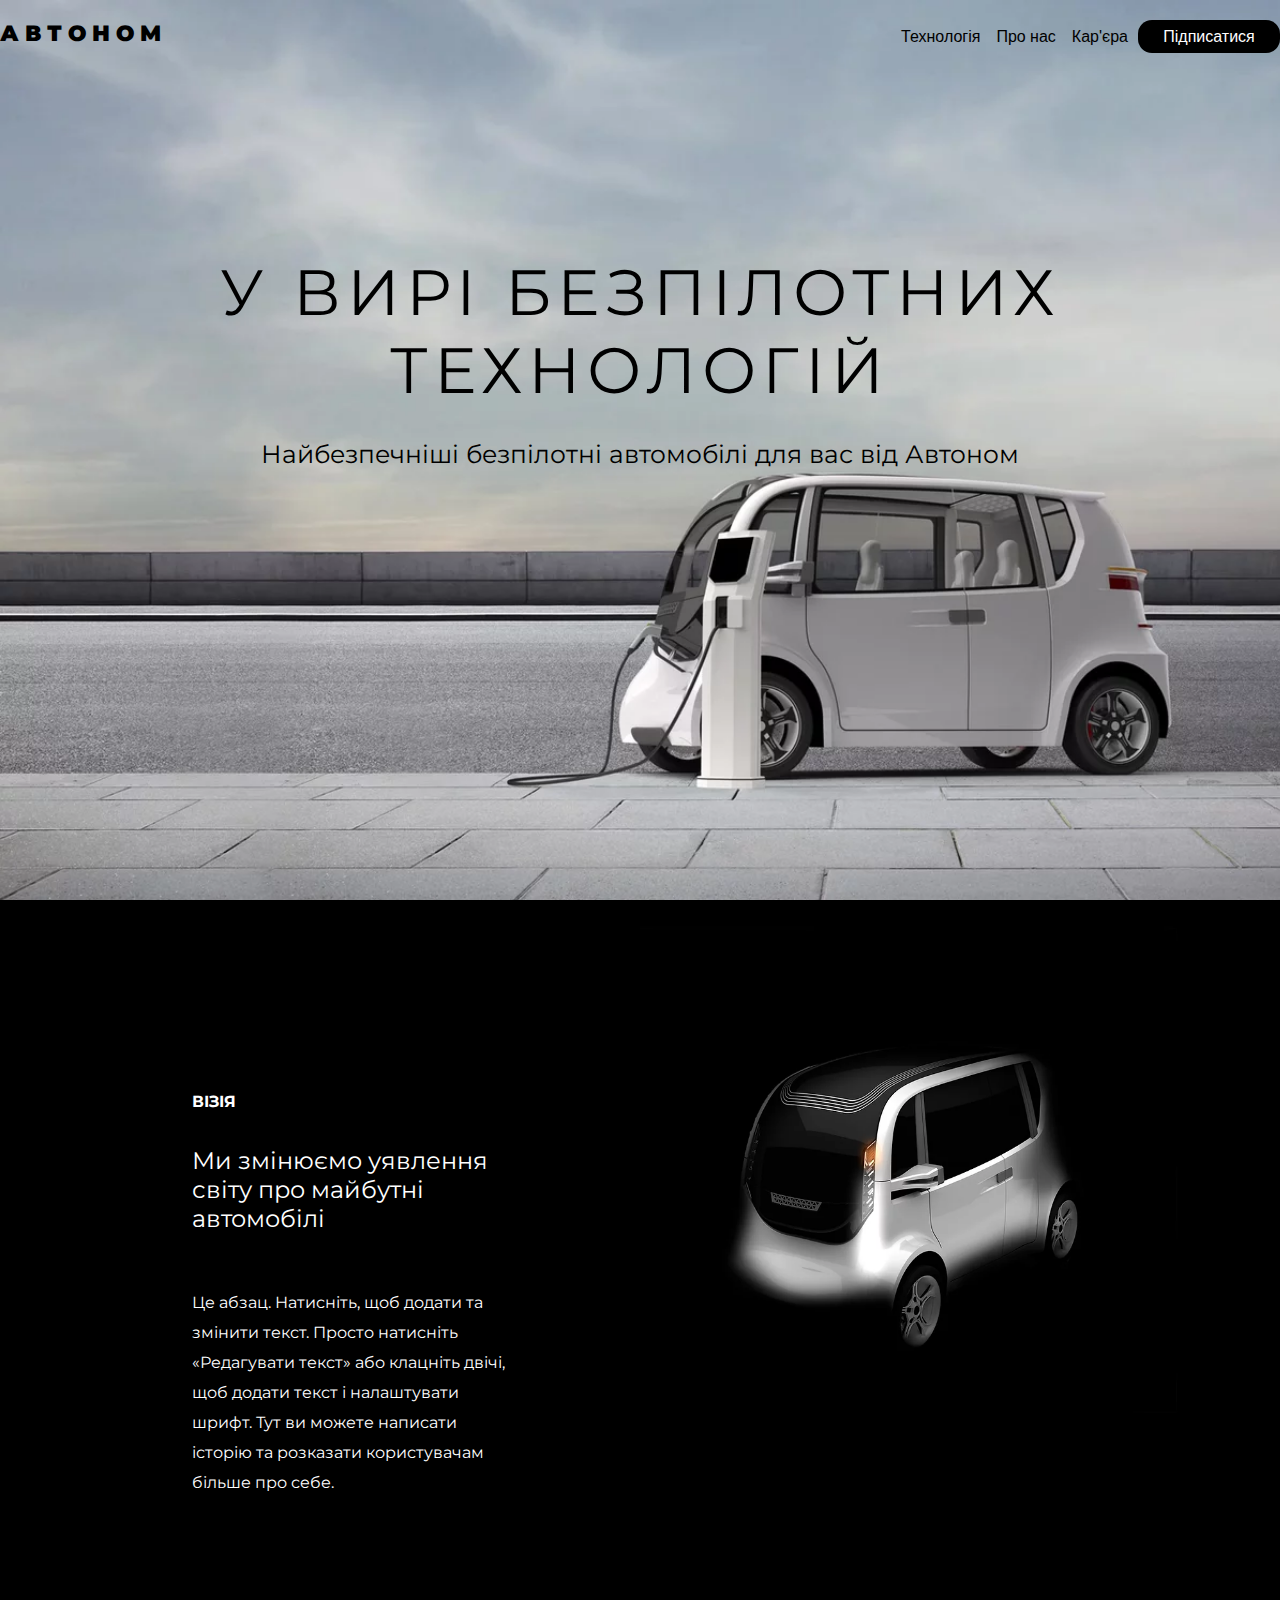
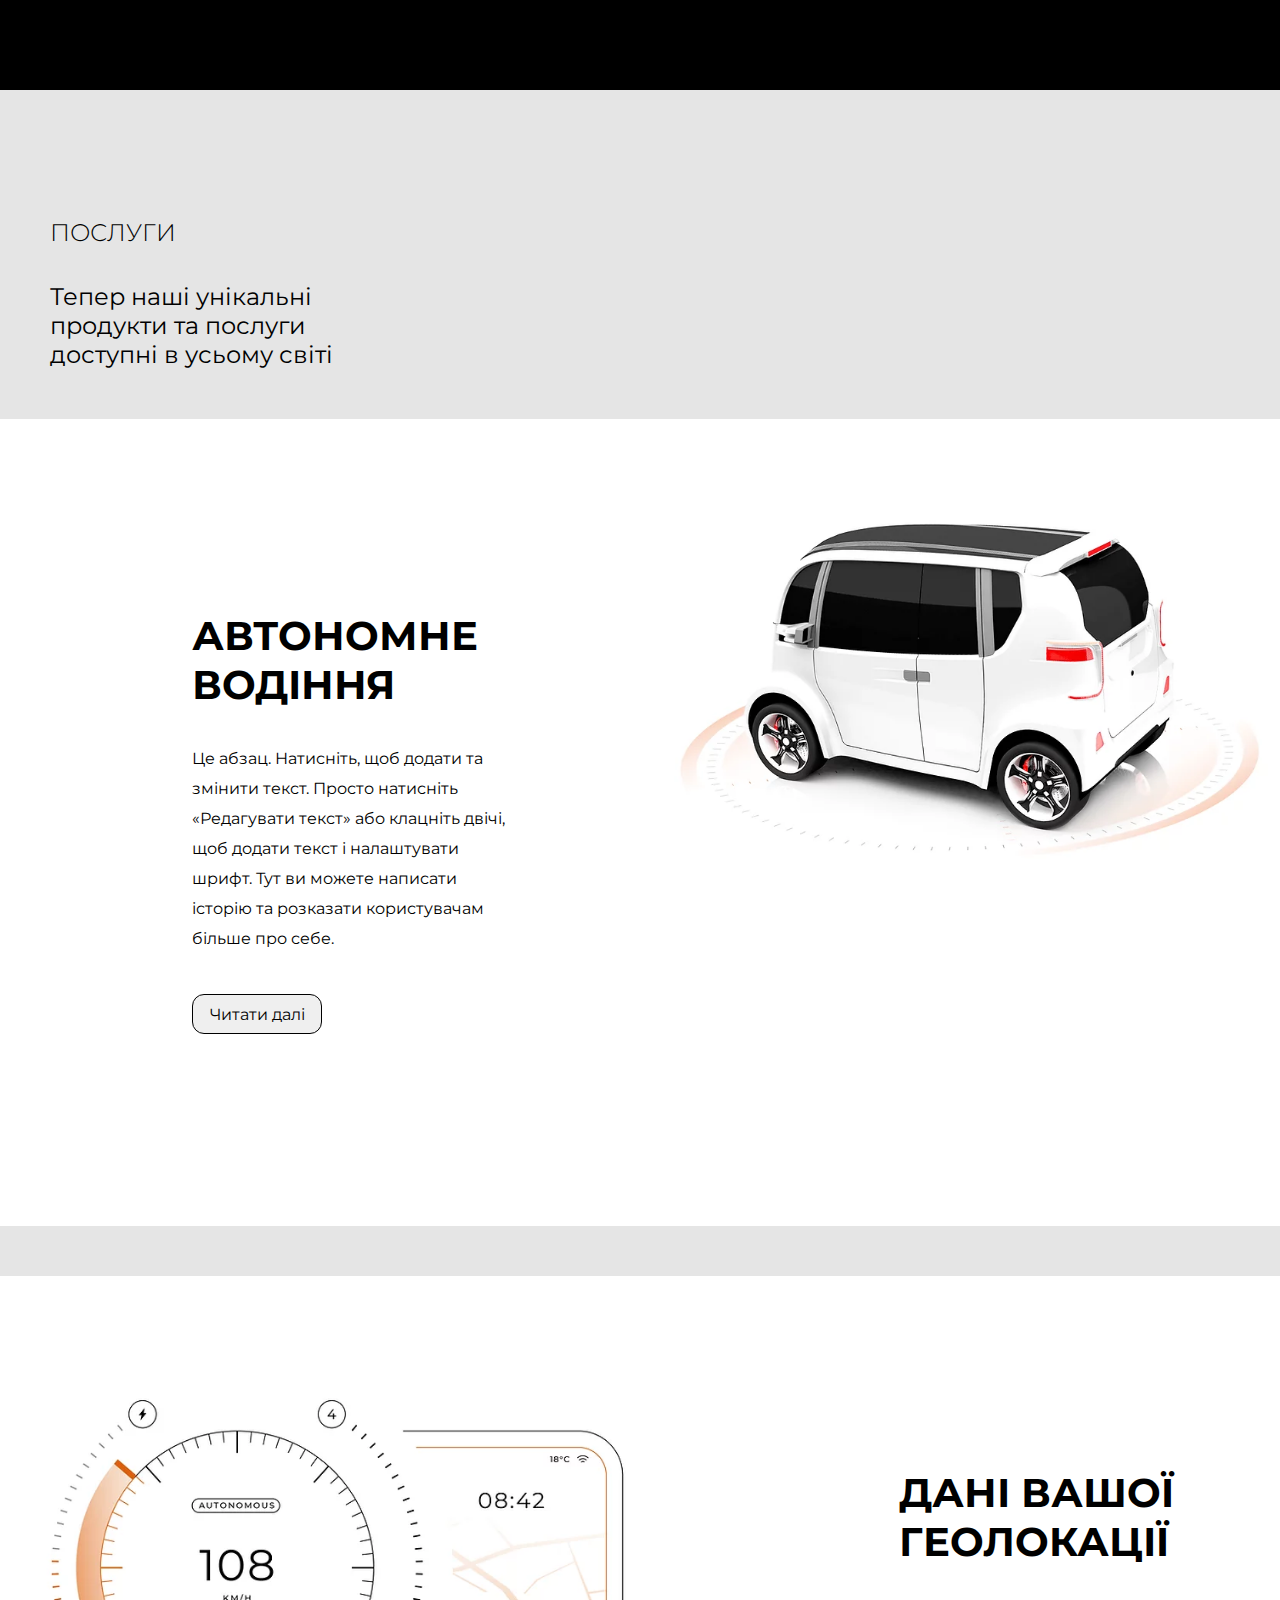
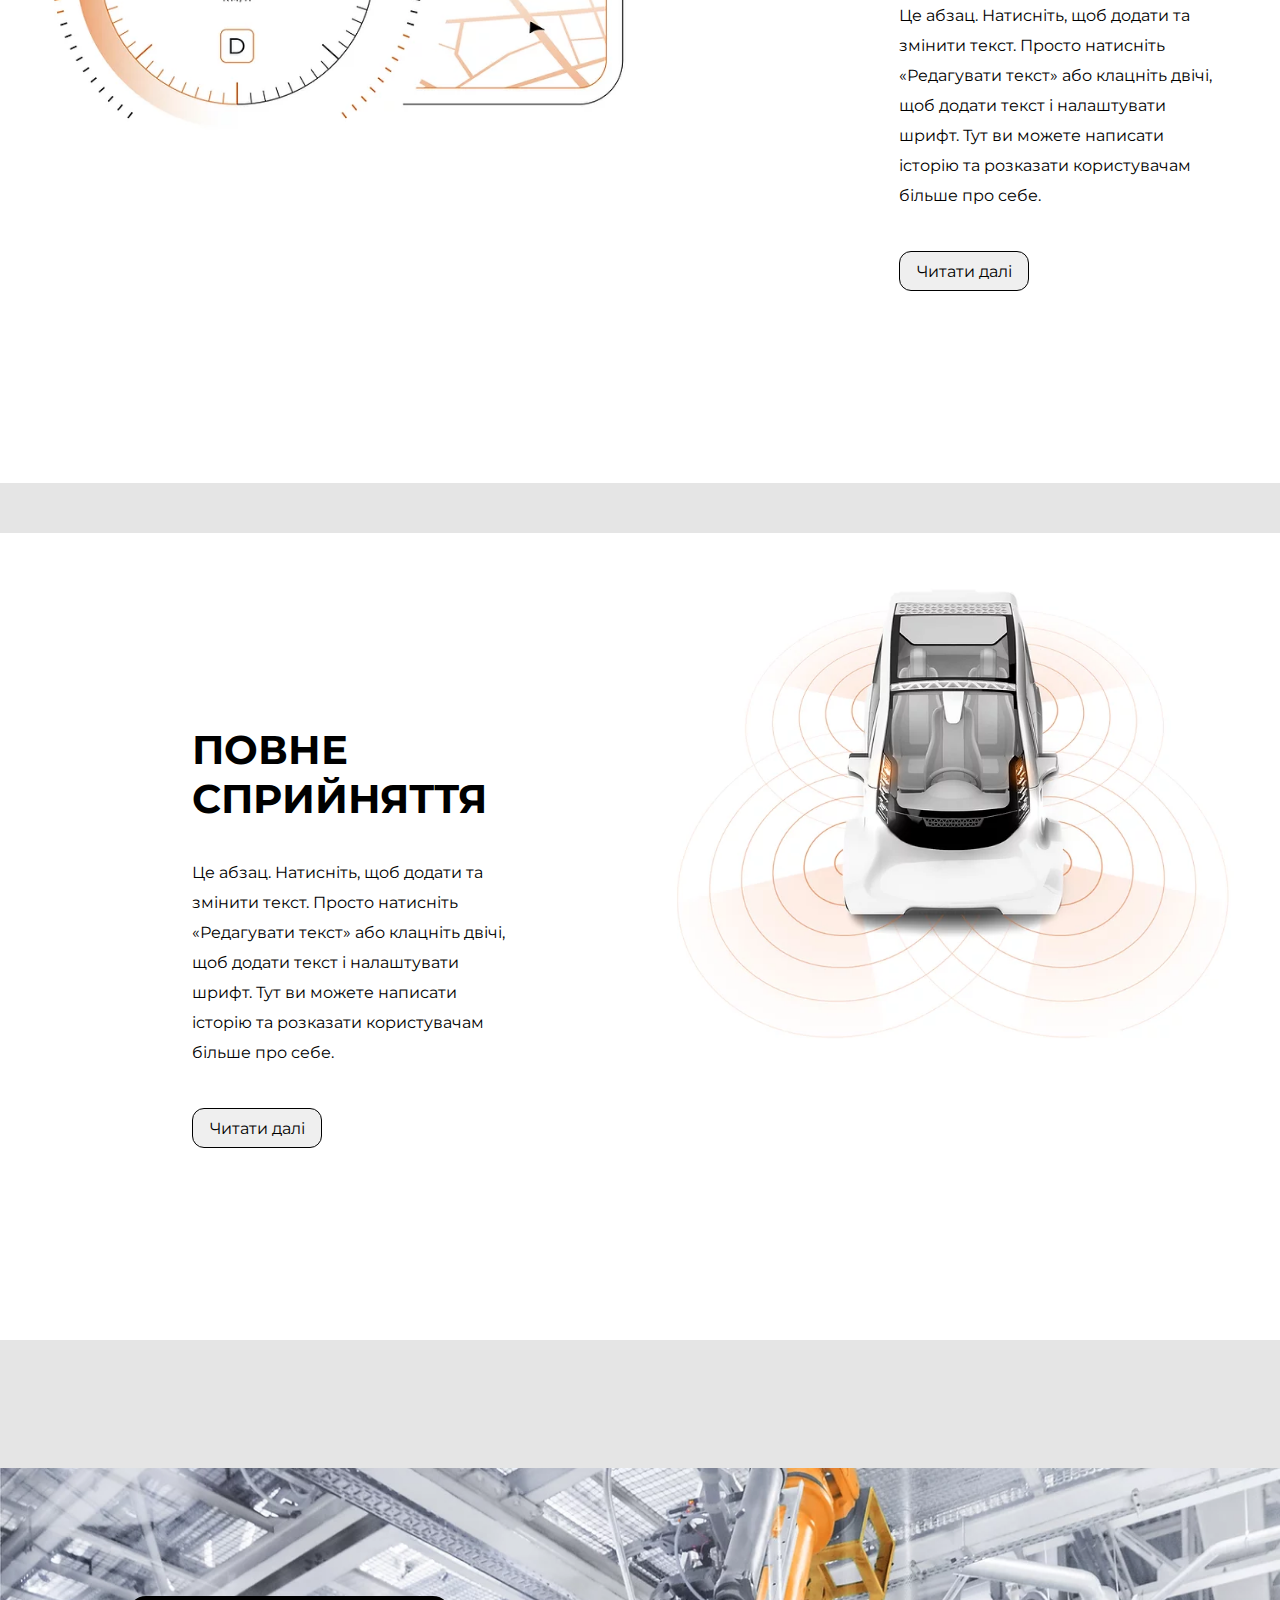
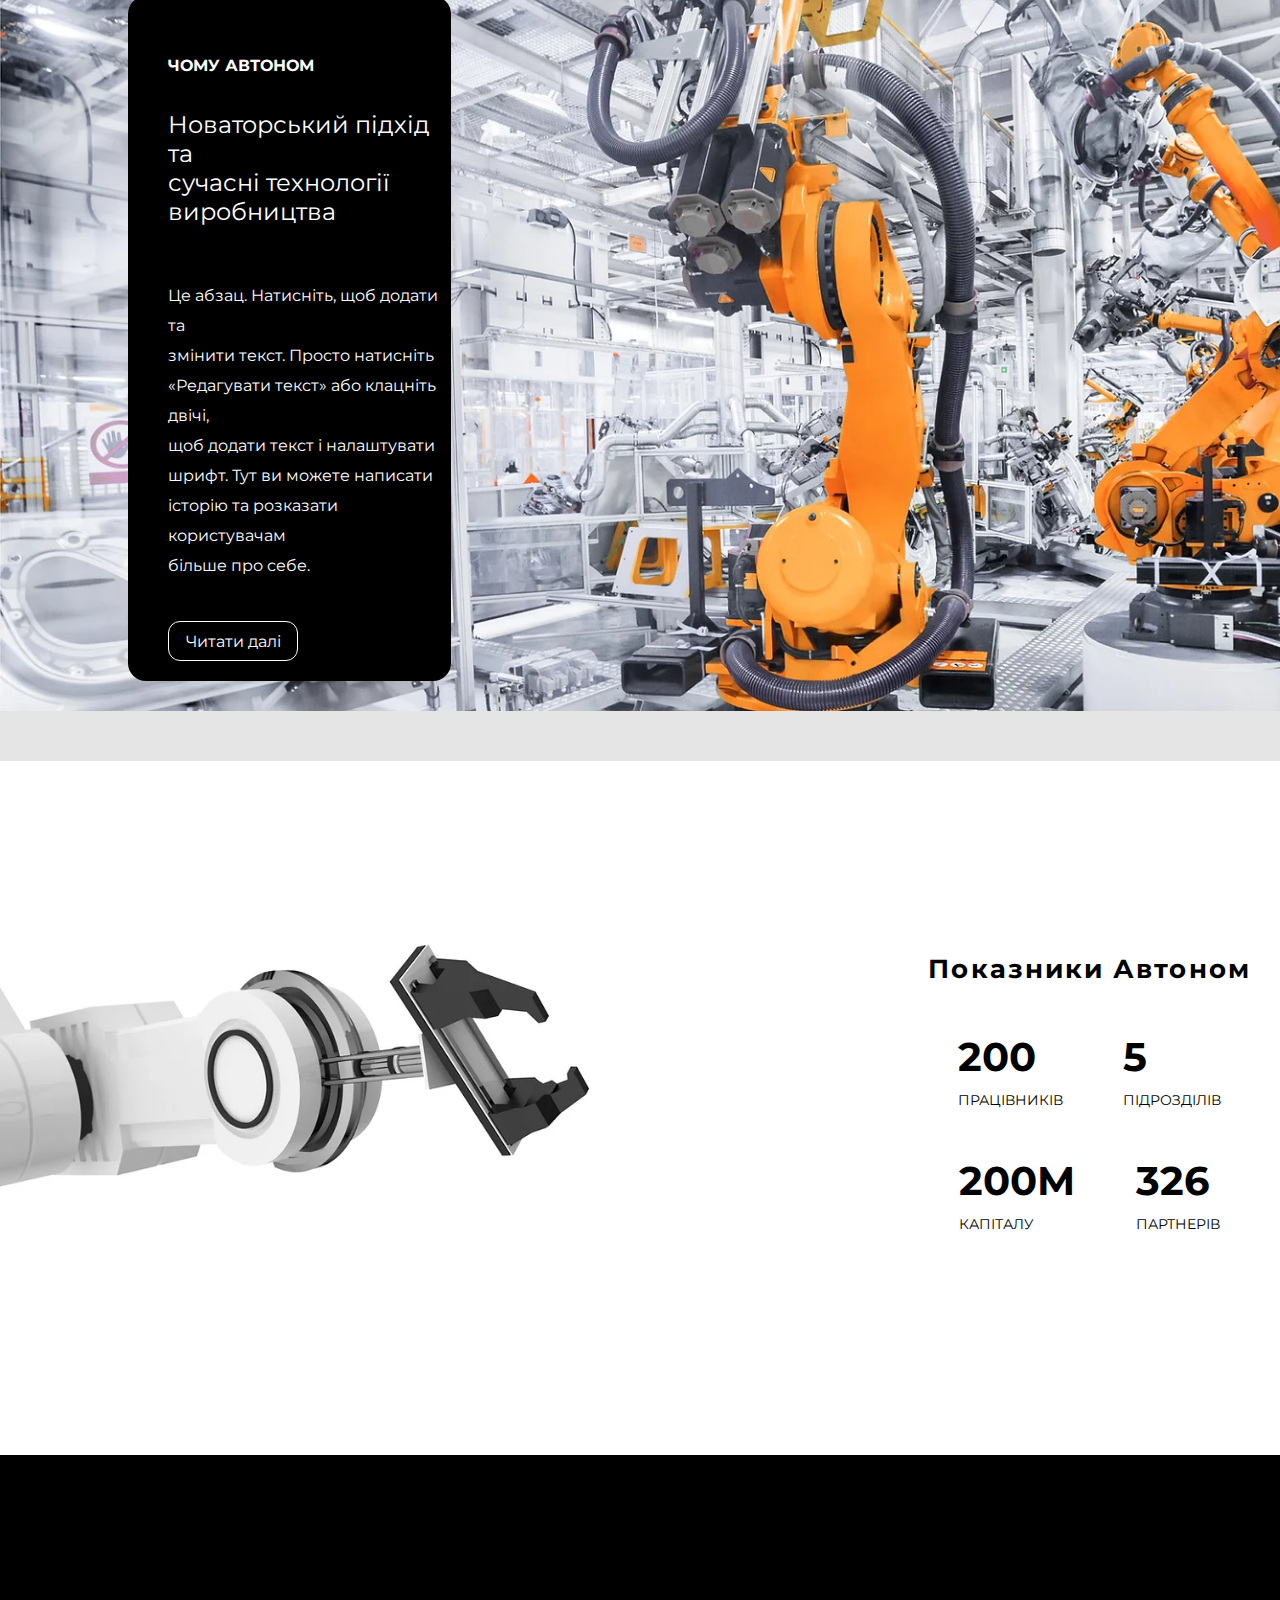
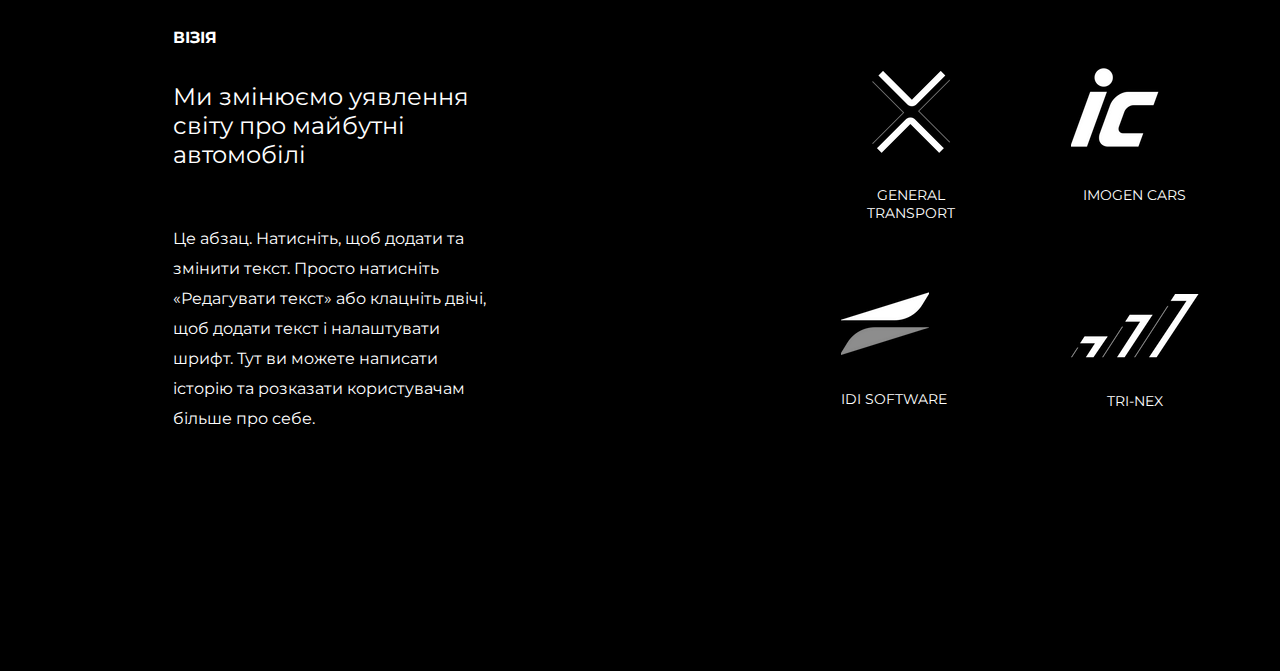
==== index.html @ a2d816a5 "suiiiii" ====
<!DOCTYPE html>
<html lang="en">
  <head>
    <meta charset="UTF-8" />
    <meta http-equiv="X-UA-Compatible" content="IE=edge" />
    <meta name="viewport" content="width=device-width, initial-scale=1.0" />
    <title>Document</title>
    <link rel="stylesheet" href="./index.css" />
    <link rel="preconnect" href="https://fonts.googleapis.com" />
    <link rel="preconnect" href="https://fonts.gstatic.com" crossorigin />
    <link
      href="https://fonts.googleapis.com/css2?family=Montserrat:wght@300;400&family=Nunito:wght@300;700&family=Oswald:wght@300&family=PT+Serif&family=Roboto:wght@300&family=Ropa+Sans&family=Varela+Round&display=swap"
      rel="stylesheet"
    />
  </head>
  <body>
    <header class="header-background">
      <nav class="header-nav">
        <h1 class="header-nav-text">АВТОНОМ</h1>
        <div class="box-with-site-nav">
          <button class="text-button-nav">Технологія</button>
          <button class="text-button-nav">Про нас</button>
          <button class="text-button-nav">Кар'єра</button>
          <button class="text-button-black">Підписатися</button>
        </div>
      </nav>
      <div class="header-main-text">
        <h2 class="main-title">
          У ВИРІ БЕЗПІЛОТНИХ<br />
          ТЕХНОЛОГІЙ
        </h2>
        <p class="main-sub-text">
          Найбезпечніші безпілотні автомобілі для вас від Автоном
        </p>
      </div>
    </header>
    <main class="main-page-content">
      <div class="black-box-with-gradient">
        <div class="black-box">
          <div class="box-with-only-text">
           <div class="blck-box-text">
            <h1 class="white-little-title">ВІЗІЯ</h1>
            <p class="big-sub-text">
              Ми змінюємо уявлення<br />
              світу про майбутні<br />
              автомобілі
            </p>
            <p class="little-sub-text">
              Це абзац. Натисніть, щоб додати та<br />
              змінити текст. Просто натисніть<br />
              «Редагувати текст» або клацніть двічі,<br />
              щоб додати текст і налаштувати<br />
              шрифт. Тут ви можете написати<br />
              історію та розказати користувачам<br />
              більше про себе.
            </p>
           </div>
          </div>
          <div class="box-image">
            <img src="./images/car-on-the-black-background.webp" alt="" />
          </div>
        </div>
      </div>
      <div class="white-box-with-text">
        <div class="first-title-part-box">
          <h1 class="white-little-title white-little-title-black-font">
            ПОСЛУГИ
          </h1>
          <p class="big-sub-text big-sub-text-black-color">
            Тепер наші унікальні<br />
            продукти та послуги<br />
            доступні в усьому світі
          </p>
        </div>
        <div class="black-box-with-gradient black-box-with-gradient-second-part">
          <div class="black-box">
            <div class="box-with-only-text">
             <div class="blck-box-text">
              <h1 class="black-big-title">
                АВТОНОМНЕ<br>
                ВОДІННЯ</h1>
              <p class="little-sub-text-black">
                Це абзац. Натисніть, щоб додати та<br />
                змінити текст. Просто натисніть<br />
                «Редагувати текст» або клацніть двічі,<br />
                щоб додати текст і налаштувати<br />
                шрифт. Тут ви можете написати<br />
                історію та розказати користувачам<br />
                більше про себе.
              </p>
              <button class="button-in-black-border">Читати далі</button>
             </div>
            </div>
            <div class="box-image">
              <img src="./images/white-car.webp" alt="" />
            </div>
          </div>
        </div>
        <div class="black-box-with-gradient black-box-with-gradient-second-part">
          <div class="black-box">
            <div class="box-image">
              <img src="./images/speedometr-img.webp" alt="" />
            </div>
            <div class="box-with-only-text">
             <div class="blck-box-text">
              <h1 class="black-big-title">
                ДАНІ ВАШОЇ<br> ГЕОЛОКАЦІЇ</h1>
              <p class="little-sub-text-black">
                Це абзац. Натисніть, щоб додати та<br />
                змінити текст. Просто натисніть<br />
                «Редагувати текст» або клацніть двічі,<br />
                щоб додати текст і налаштувати<br />
                шрифт. Тут ви можете написати<br />
                історію та розказати користувачам<br />
                більше про себе.
              </p>
              <button class="button-in-black-border">Читати далі</button>
             </div>
            </div>
           
          </div>
        </div>
        <div class="black-box-with-gradient black-box-with-gradient-second-part">
          <div class="black-box">
            <div class="box-with-only-text">
             <div class="blck-box-text">
              <h1 class="black-big-title">
                
ПОВНЕ<br> СПРИЙНЯТТЯ</h1>
              <p class="little-sub-text-black">
                Це абзац. Натисніть, щоб додати та<br />
                змінити текст. Просто натисніть<br />
                «Редагувати текст» або клацніть двічі,<br />
                щоб додати текст і налаштувати<br />
                шрифт. Тут ви можете написати<br />
                історію та розказати користувачам<br />
                більше про себе.
              </p>
              <button class="button-in-black-border">Читати далі</button>
             </div>
            </div>
            <div class="box-image">
              <img src="./images/strange-car.webp" alt="" />
            </div>
          </div>
        </div>
      <div class="box-with-conveir-background">
        <div class="black-with-info-box-wrapper">
          <div class="black-with-info-box">
            <h1 class="white-little-title">ЧОМУ АВТОНОМ</h1>
            <p class="big-sub-text">
              Новаторський підхід та<br />
              сучасні технології<br />
              виробництва
            </p>
            <p class="little-sub-text">
              Це абзац. Натисніть, щоб додати та<br />
              змінити текст. Просто натисніть<br />
              «Редагувати текст» або клацніть двічі,<br />
              щоб додати текст і налаштувати<br />
              шрифт. Тут ви можете написати<br />
              історію та розказати користувачам<br />
              більше про себе.
            </p>
            <button class="button-black button-black-white">Читати далі</button>
          </div>
        </div>
      </div>
      <div class="black-box-with-gradient black-box-with-gradient-second-part black-box-with-gradient-second-part-conveir">
        <div class="black-box black-box-conveir">
          <div class="box-image">
            <img src="./images/conveir-machine-img.webp" alt="" />
          </div>
          <div class="box-with-only-text box-with-only-text-conveir">
            <h4 class="title-of-text-part">Показники Автоном</h4>
            <div class="line-with-text">
              <div class="text-column">
                <h1 class="title">200</h1>
                <p class="subtext">ПРАЦІВНИКІВ</p>
              </div>
              <div class="text-column">
                <h1 class="title title-for-padding">5</h1>
                <p class="subtext subtext-foor-padding">ПІДРОЗДІЛІВ</p>
              </div>
            </div>
            <div class="line-with-text">
              <div class="text-column">
                <h1 class="title">200M</h1>
                <p class="subtext">КАПІТАЛУ</p>
              </div>
              <div class="text-column">
                <h1 class="title">326</h1>
                <p class="subtext">ПАРТНЕРІВ</p>
              </div>
            </div>
          </div>
         
        </div>
      </div>
      <div class="black-box-with-gradient">
        <div class="black-box black-box-second black-box-second-before-footer">
          <div class="box-with-only-text box-with-only-text-third">
            <h1 class="white-little-title">ВІЗІЯ</h1>
            <p class="big-sub-text">
              Ми змінюємо уявлення<br />
              світу про майбутні<br />
              автомобілі
            </p>
            <p class="little-sub-text">
              Це абзац. Натисніть, щоб додати та<br />
              змінити текст. Просто натисніть<br />
              «Редагувати текст» або клацніть двічі,<br />
              щоб додати текст і налаштувати<br />
              шрифт. Тут ви можете написати<br />
              історію та розказати користувачам<br />
              більше про себе.
            </p>
          </div>
          <div class="container-with-img">
            <div class="column-with-img">
              <div class="block-with-img block-with-img-first-column">
                <div class="block-with-img-content">
                  <img src="./images/General_Transport-img.webp" alt="" />
                  <p class="text-for-img">GENERAL TRANSPORT</p>
                </div>
                <div
                  class="block-with-img-content block-with-img-content-for-padding"
                >
                  <img src="./images/idi-img.webp" alt="" />
                  <p class="text-for-img text-for-img-third">IDI SOFTWARE</p>
                </div>
              </div>
              <div class="block-with-img block-with-img-second-column">
                <div class="block-with-img-content">
                  <img src="./images/imogen-img.webp" alt="" />
                  <p class="text-for-img text-for-img-second">IMOGEN CARS</p>
                </div>
                <div
                  class="block-with-img-content block-with-img-content-for-padding-second"
                >
                  <img src="./images/tri-nex.webp" alt="" />
                  <p class="text-for-img text-for-img-fourth">TRI-NEX</p>
                </div>
              </div>
            </div>
          </div>
        </div>
      </div>
    </main>
  </body>
</html>
---- index.css ----
* {
  box-sizing: border-box;
}

html {
  font-size: 15px;
  font-family: "Montserrat", sans-serif;
}

body {
  min-height: 100vh;
  background: #e5e5e5;
}

body,
h1,
h2,
h3,
h4,
h5,
h6,
figure,
ul,
ol,
p {
  margin: 0;
  padding: 0;
}

.header-background {
  background-image: url(./images/electro-car-background.webp);
  width: 100vw;
  height: 100vh;
  background-size: cover;
}

.header-nav-text {
  font-size: 22px;
  letter-spacing: 6px;
  font-weight: 900;
  cursor: pointer;
}

.text-button-nav {
  background: none;
  border: none;
  font-size: 16px;
  color: black;
  text-align: center;
  cursor: pointer;
}

.text-button-black {
  width: 142px;
  height: 33px;
  border-radius: 14px;
  background: black;
  color: white;
  font-size: 16px;
  border: none;
}

.header-nav {
  display: flex;
  justify-content: space-between;
  max-width: 1570px;
  margin: 0 auto;
  padding-top: 20px;
}

.main-title {
  font-family: "Montserrat", sans-serif;
  font-size: 64px;
  text-align: center;
  padding-top: 200px;
  letter-spacing: 6px;
  font-weight: 400;
}

.main-sub-text {
  font-size: 25px;
  text-align: center;
  padding-top: 30px;
}

.black-box-with-gradient {
  background: black;
}

.black-box-with-gradient-second-part {
  background: white;
  margin-top: 50px;
}

.black-box {
  width: 100%;
  display: flex;
  justify-content: space-between;
}

black-box-text .black-box > *:nth-child(1),
.black-box > *:nth-child(2) {
  width: 50%;
}

.box-image > img {
  width: 100%;
  display: block;
}

.white-little-title {
  font-size: 16px;
  color: white;
}

.black-big-title {
  font-size: 40px;
  font-family: "Montserrat", sans-serif;
}

.big-sub-text {
  font-size: 24px;
  color: white;
  padding-top: 35px;
}

.little-sub-text {
  font-size: 16px;
  color: white;
  padding-top: 55px;
  line-height: 30px;
}

.little-sub-text-black {
  font-size: 16px;
  color: black;
  padding-top: 35px;
  line-height: 30px;
  font-family: "Montserrat", sans-serif;
}

.box-with-only-text {
  padding-top: 15%;
  padding-left: 15%;
  padding-bottom: 15%;
}

.white-little-title-black-font {
  color: black;
  font-size: 24px;
  font-weight: 300;
}

.big-sub-text-black-color {
  color: black;
}

.first-title-part-box {
  max-width: 1180px;
  margin: 0 auto;
  padding-top: 10%;
}

.title-block-with-white-car {
  font-family: "Montserrat", sans-serif;
  font-size: 40px;
  color: black;
}

.little-sub-text-black-font {
  color: black;
  margin-top: 20px;
  line-height: 33px;
}

.button-black {
  font-family: "Montserrat", sans-serif;
  font-size: 16px;
  width: 130px;
  height: 40px;
  border-radius: 12px;
  border: 1.2px solid black;
  margin-top: 40px;
}

.button-in-black-border:hover {
  background: black;
  border: white 1px solid;
  color: white;
}

.button-in-black-border {
  font-family: "Montserrat", sans-serif;
  font-size: 16px;
  width: 130px;
  height: 40px;
  border-radius: 12px;
  border: 1.2px solid black;
  margin-top: 40px;
}

.button-black:hover {
  background: black;
  border: black;
  color: white;
}

.block-with-white-car {
  display: flex;
  justify-content: space-between;
  max-width: 1260px;
  margin: 0 auto;
  margin-top: 10%;
}

.block-with-white-car-speedometr {
  max-width: 1400px;
  margin: 0 auto;
  display: flex;
  justify-content: space-between;
}

.last-block {
  max-width: 1300px;
  margin: 0 auto;
  display: flex;
  justify-content: space-between;
  margin-left: auto;
}
.img-settings {
  width: 700px;
}

.img-last-strange {
  width: 600px;
}

.only-text-part {
  width: 50%;
}

.only-text-part-speedomter {
  width: 38%;
}

.box-with-conveir-background {
  background-image: url(./images/conveir-background-img.webp);
  width: 100vw;
  background-size: cover;
  margin-top: 10%;
}

.black-with-info-box {
  width: 28%;
  background: black;
  border-radius: 18px;
  padding-top: 60px;
  padding-left: 40px;
  padding-bottom: 20px;
}

.black-with-info-box-wrapper {
  padding-left: 10%;
  padding-top: 10%;
  padding-bottom: 30px;
}

.button-black-white {
  background: black;
  border: 1px solid white;
  color: white;
}

.button-black-white:hover {
  background: white;
  border: 1px solid black;
  color: black;
}

.title-of-text-part {
  font-size: 26px;
  font-family: "Montserrat", sans-serif;
  letter-spacing: 0.08em;
  text-align: center;
  padding-bottom: 30px;
}

.subtext {
  font-size: 14px;
  font-family: "Montserrat", sans-serif;
  padding-bottom: 30px;
}

.line-with-text {
  display: flex;
  justify-content: space-evenly;
}

.title {
  font-size: 40px;
  font-family: "Montserrat", sans-serif;
  padding-bottom: 10px;
  padding-top: 17px;
}

.conveir-machine-content-wrapper {
  display: flex;
  justify-content: space-between;
}

.right-text-part-box {
  width: 50%;
}

.title-for-padding {
  padding-right: 10px;
}

.right-text-part-box {
  padding-top: 10%;
}

.text-for-img {
  font-size: 14px;
  font-family: "Montserrat", sans-serif;
  color: white;
  text-align: center;
}

.column-with-img {
  padding-top: 60%;
  display: flex;
  margin-right: 20%;
}
.black-box-second {
  padding-right: 10%;
  padding-bottom: 5%;
}

.block-with-img-first-column {
  padding-right: 90px;
}

.block-with-img-content-for-padding {
  padding-top: 70px;
}
.block-with-img-content-for-padding-second {
  padding-top: 90px;
}

.block-with-img-second-column {
  padding-top: 26px;
}

.text-for-img-second {
  padding-top: 34px;
}

.text-for-img-third {
  padding-top: 30px;
  text-align: left;
}

.text-for-img-fourth {
  padding-top: 30px;
}

.container-with-img {
  display: flex;
  flex-direction: column;
  padding-left: 23%;
}

@media screen and (max-width: 1024px) {
  .header-nav {
    visibility: hidden;
  }

  .main-sub-text {
    font-size: 17px;
  }

  .main-title {
    font-size: 44px;
  }

  .text-button-black {
    visibility: visible;
  }
  .header-nav-text {
    visibility: visible;
  }
  .header-nav {
    background: white;
    width: 100%;
    height: 80px;
    position: absolute;
  }
  .header-background {
    background-position: center center;
  }
}

@media screen and (max-width: 768px) {
  .main-title {
    font-size: 40px;
    padding-top: 150px;
  }

  .main-sub-text {
    font-size: 18px;
  }
  .header-nav-text {
    visibility: visible;
    padding-top: 20px;
  }

  .box-with-only-text-conveir {
    display: flex;
    flex-wrap: wrap;
    padding-left: 140px;
  }
  .black-box-conveir {
    display: flex;
    flex-direction: column;
  }

  .title {
    padding-right: 125px;
  }

  .sub-text {
    padding-right: 110px;
  }

  .title-of-text-part {
    padding-left: 70px;
  }
  .title-for-padding {
    padding-left: 26px;
  }
  .subtext-foor-padding {
    padding-left: 30px;
  }
  .black-box-second-before-footer {
    display: flex;
    flex-direction: column;
  }
  .container-with-img {
    padding-left: 100px;
  }
  .black-box {
    display: flex;
    flex-direction: column;
  }
  .black-with-info-box {
    width: 90%;
    padding-bottom: 10%;
  }
}

@media screen and (max-width: 418px) {
  .black-box-with-gradient-second-part-conveir {
    margin-right: 70px;
  }
}
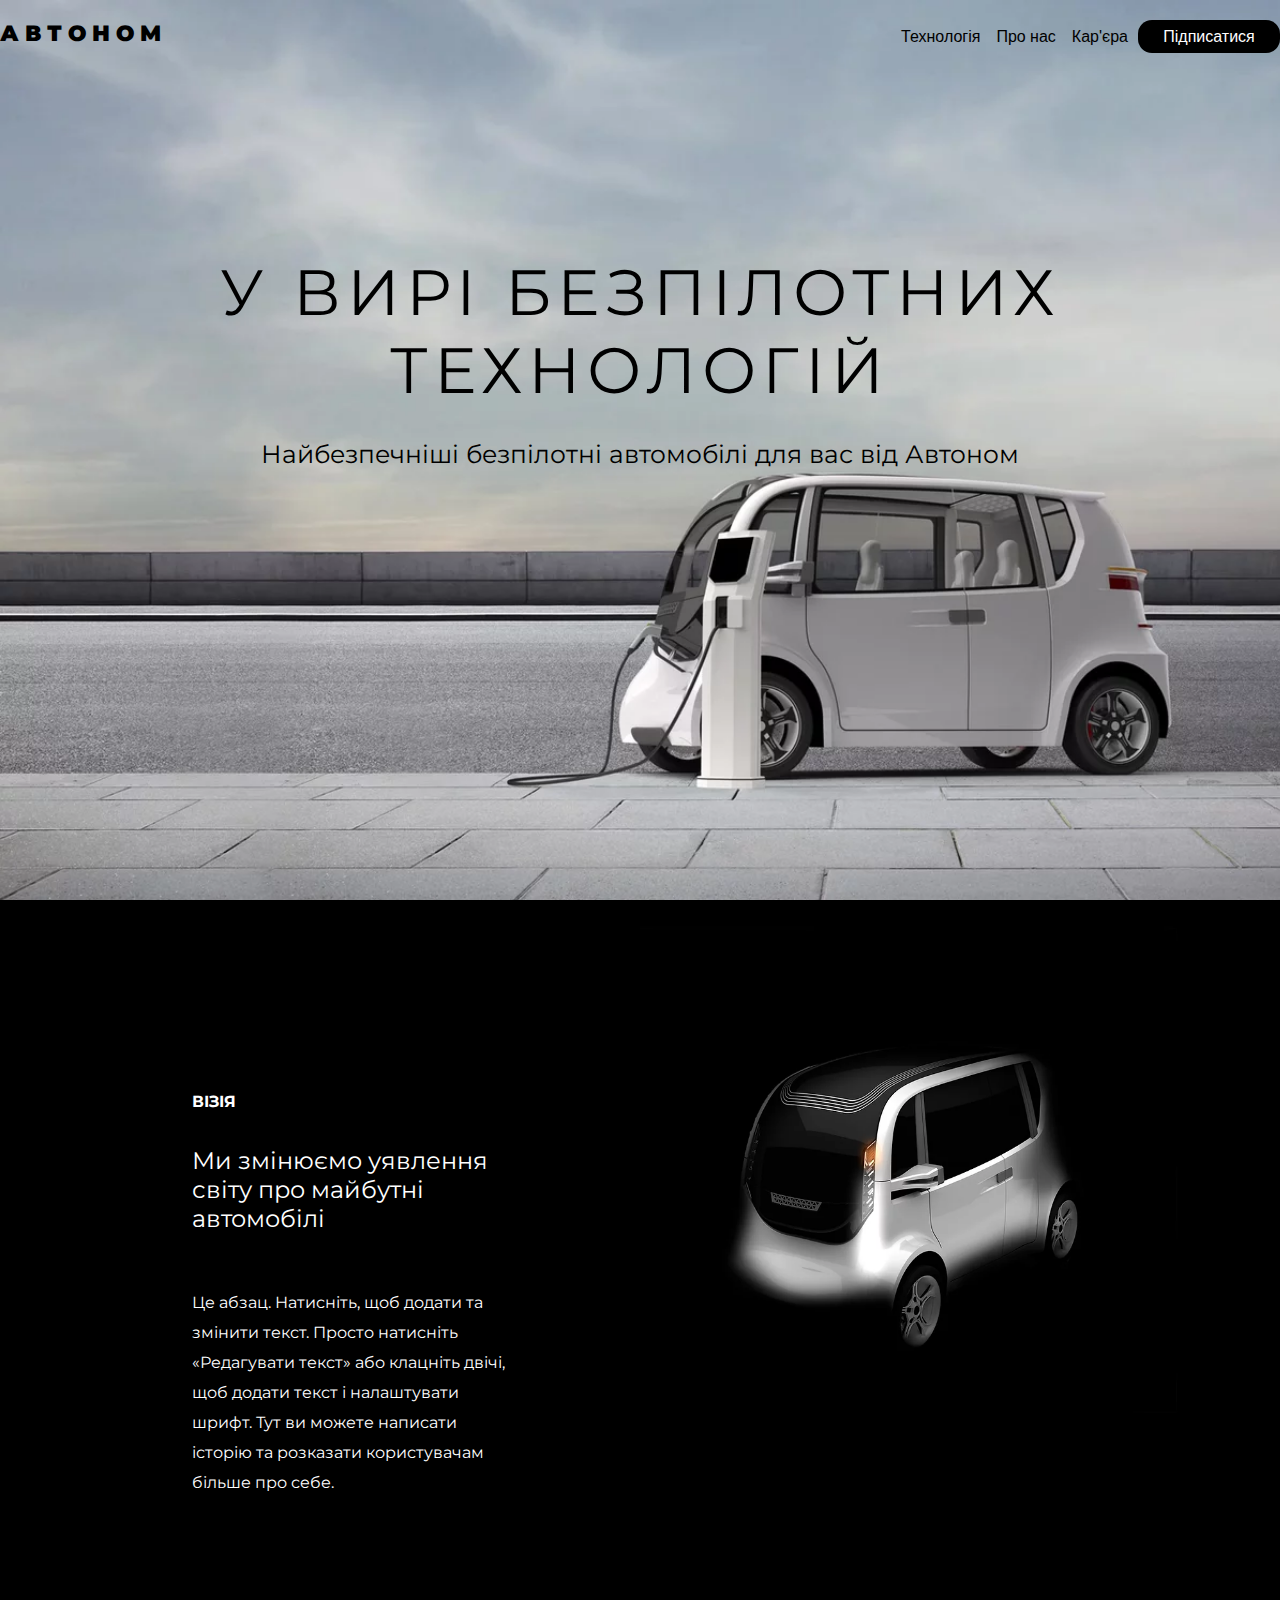
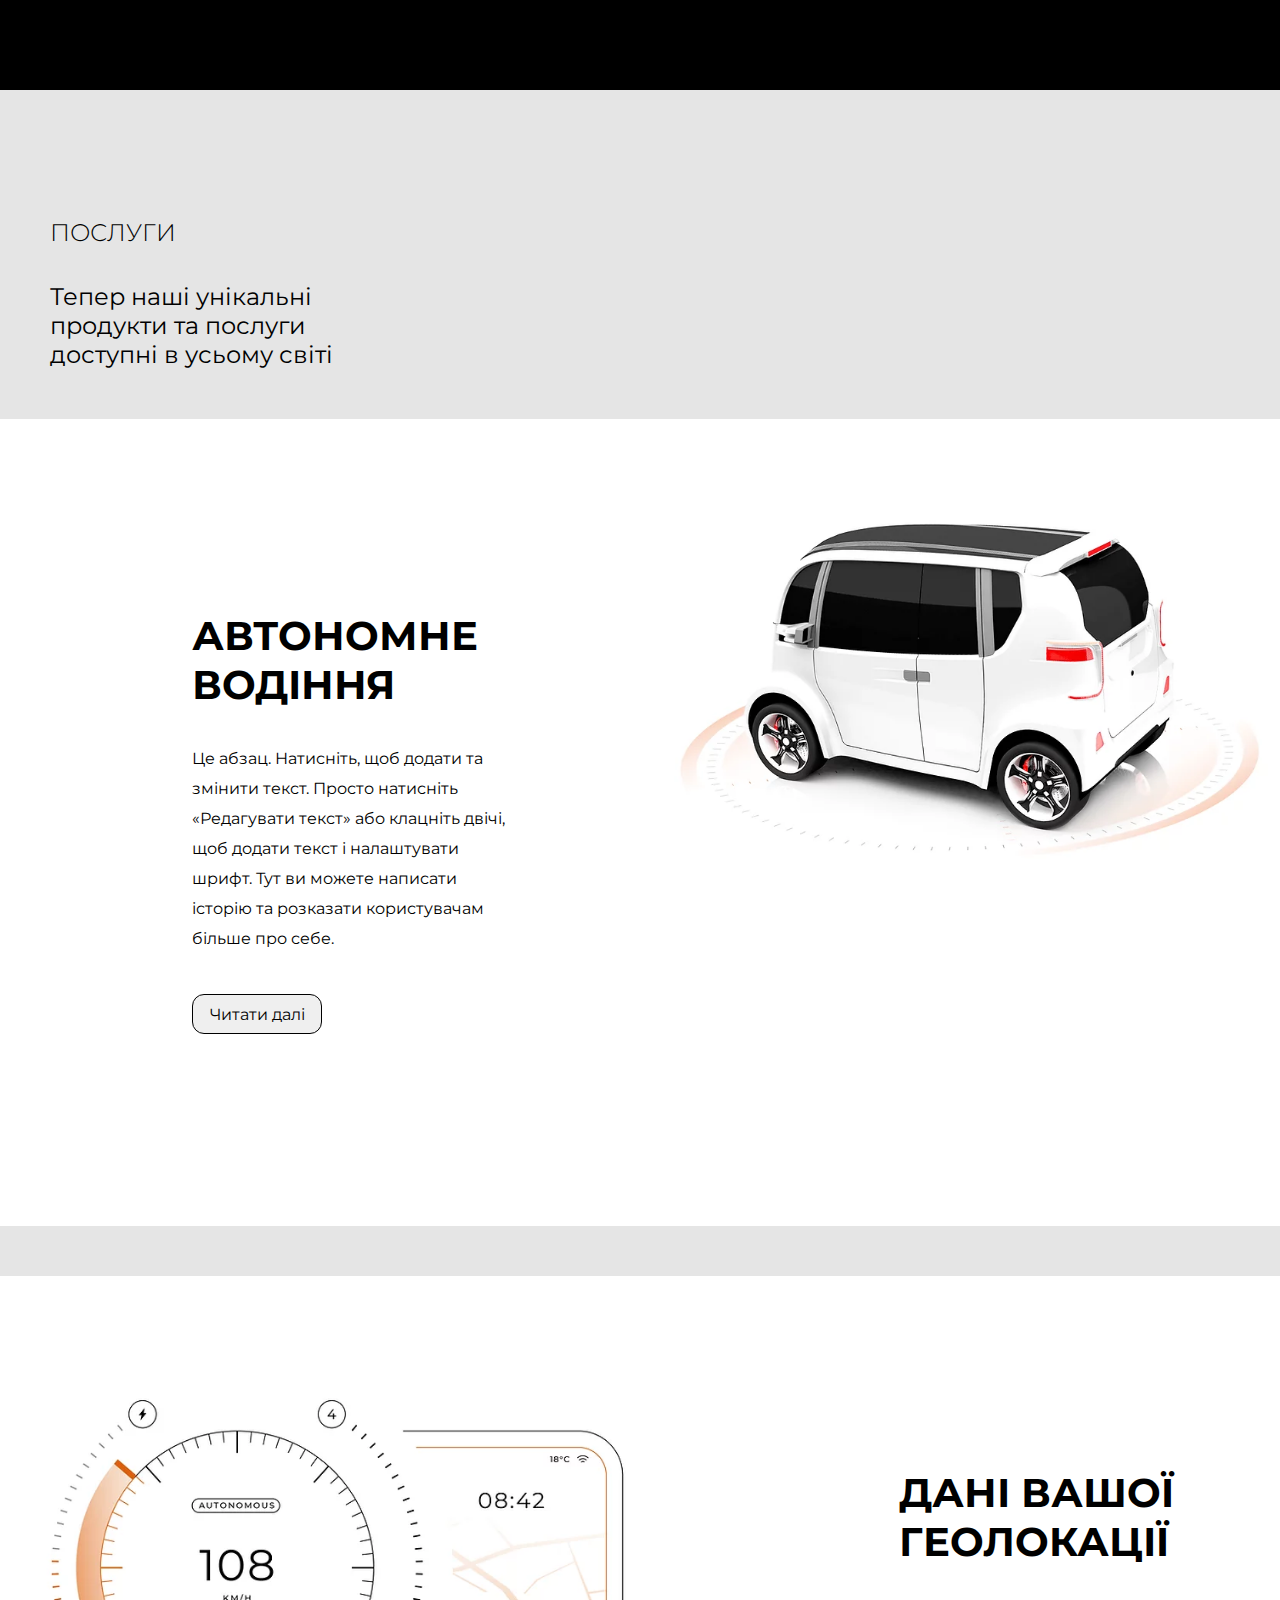
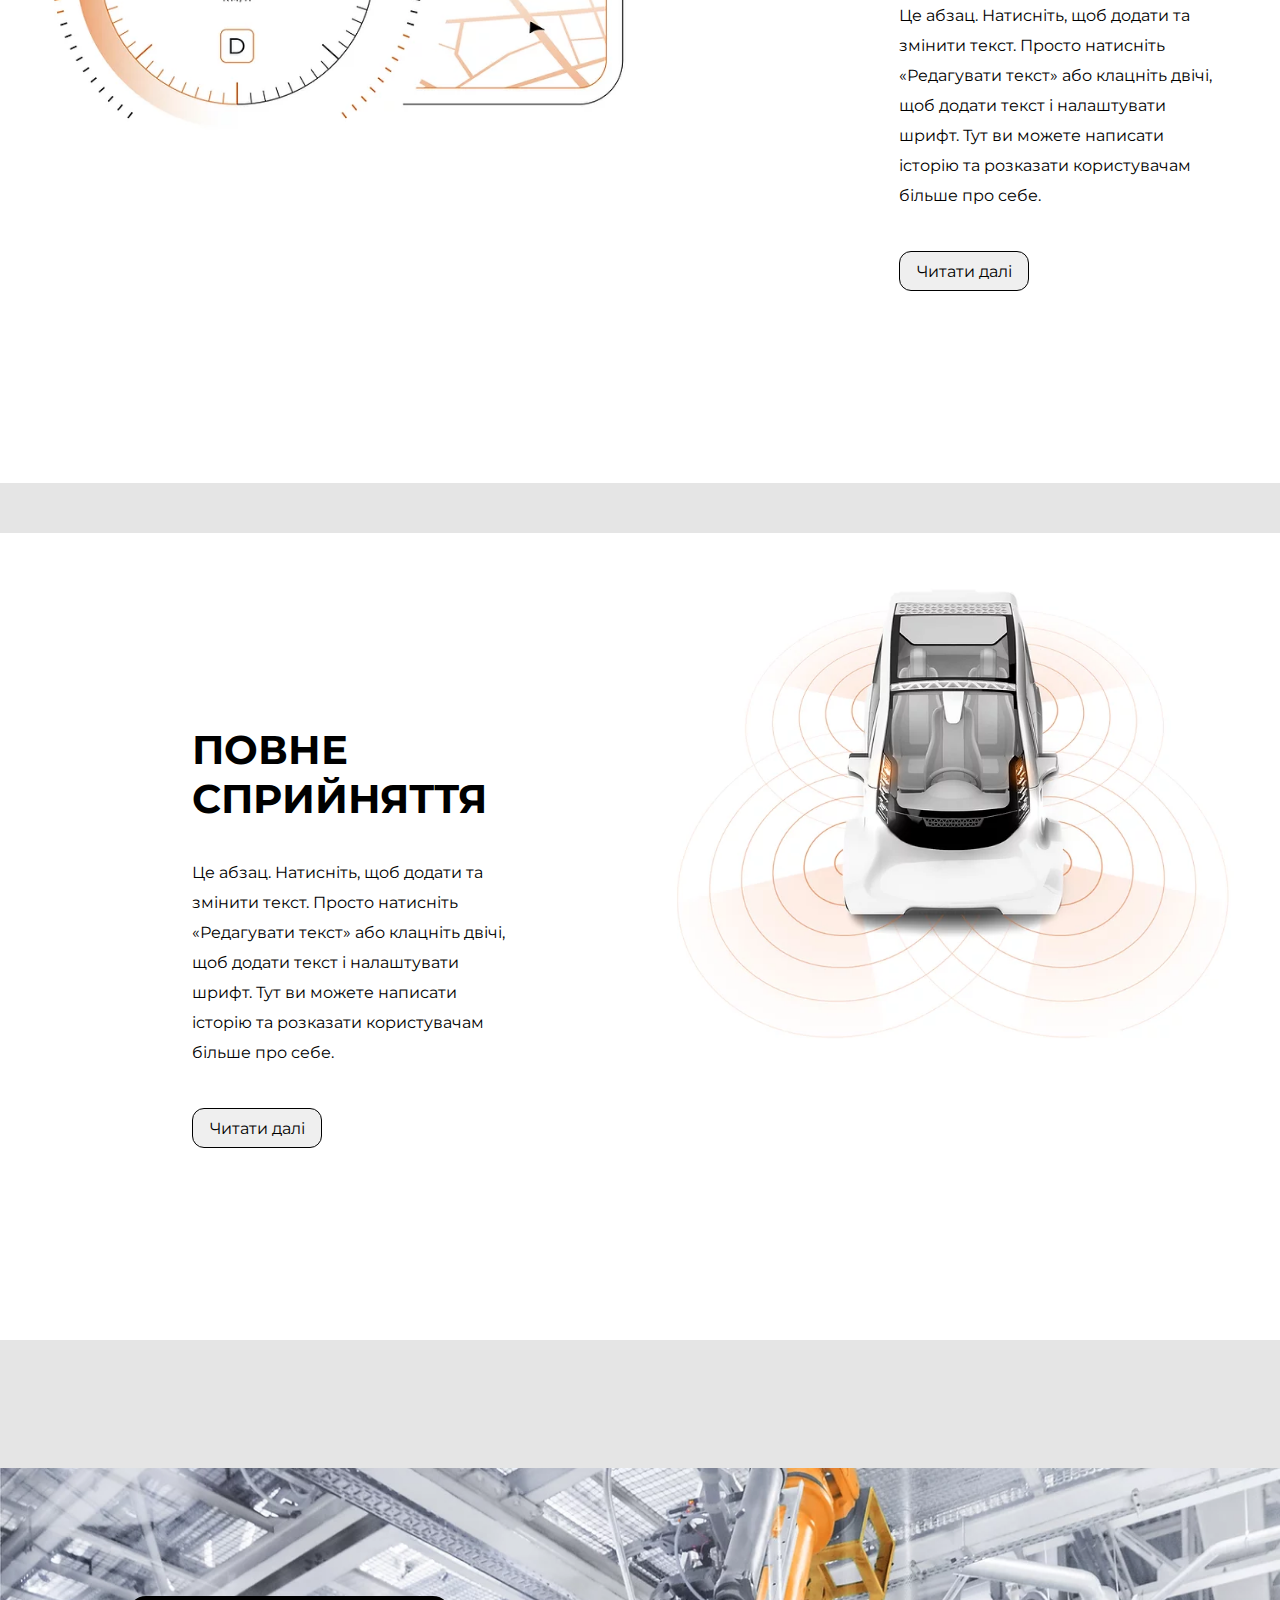
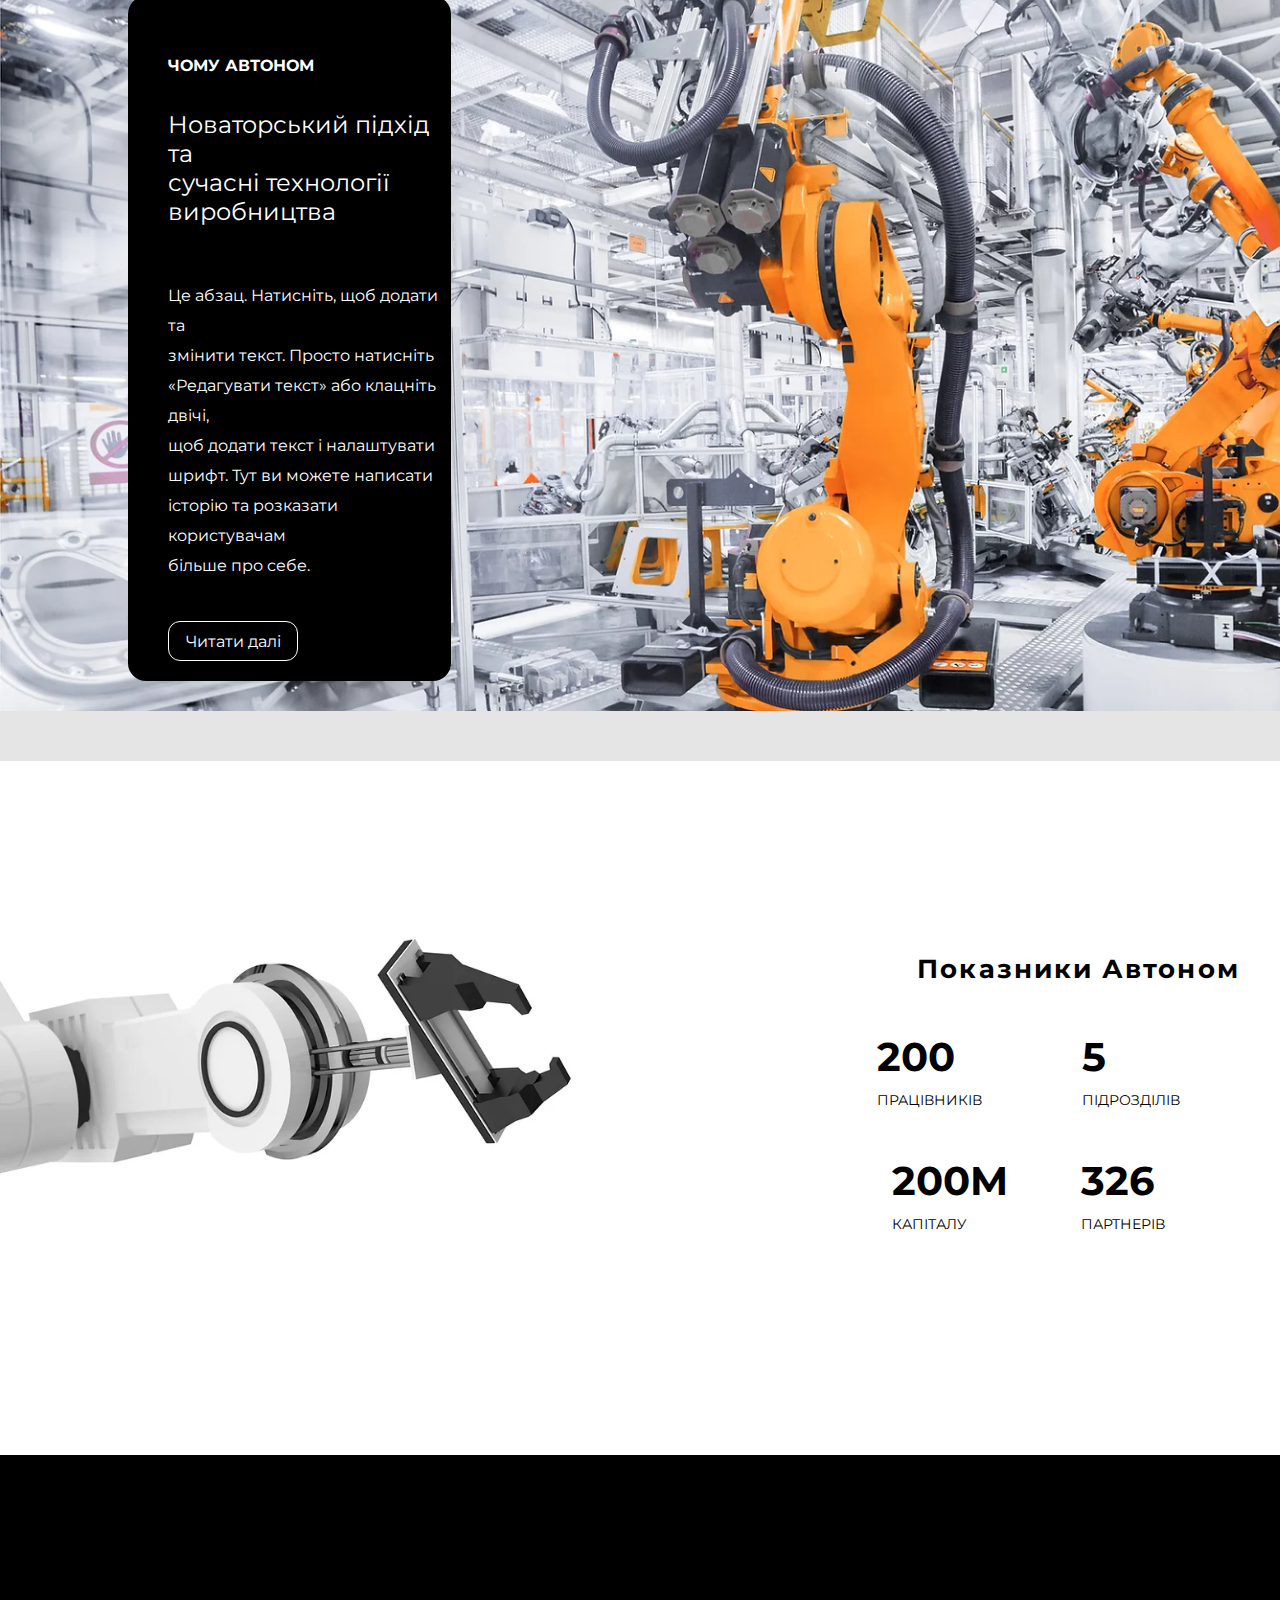
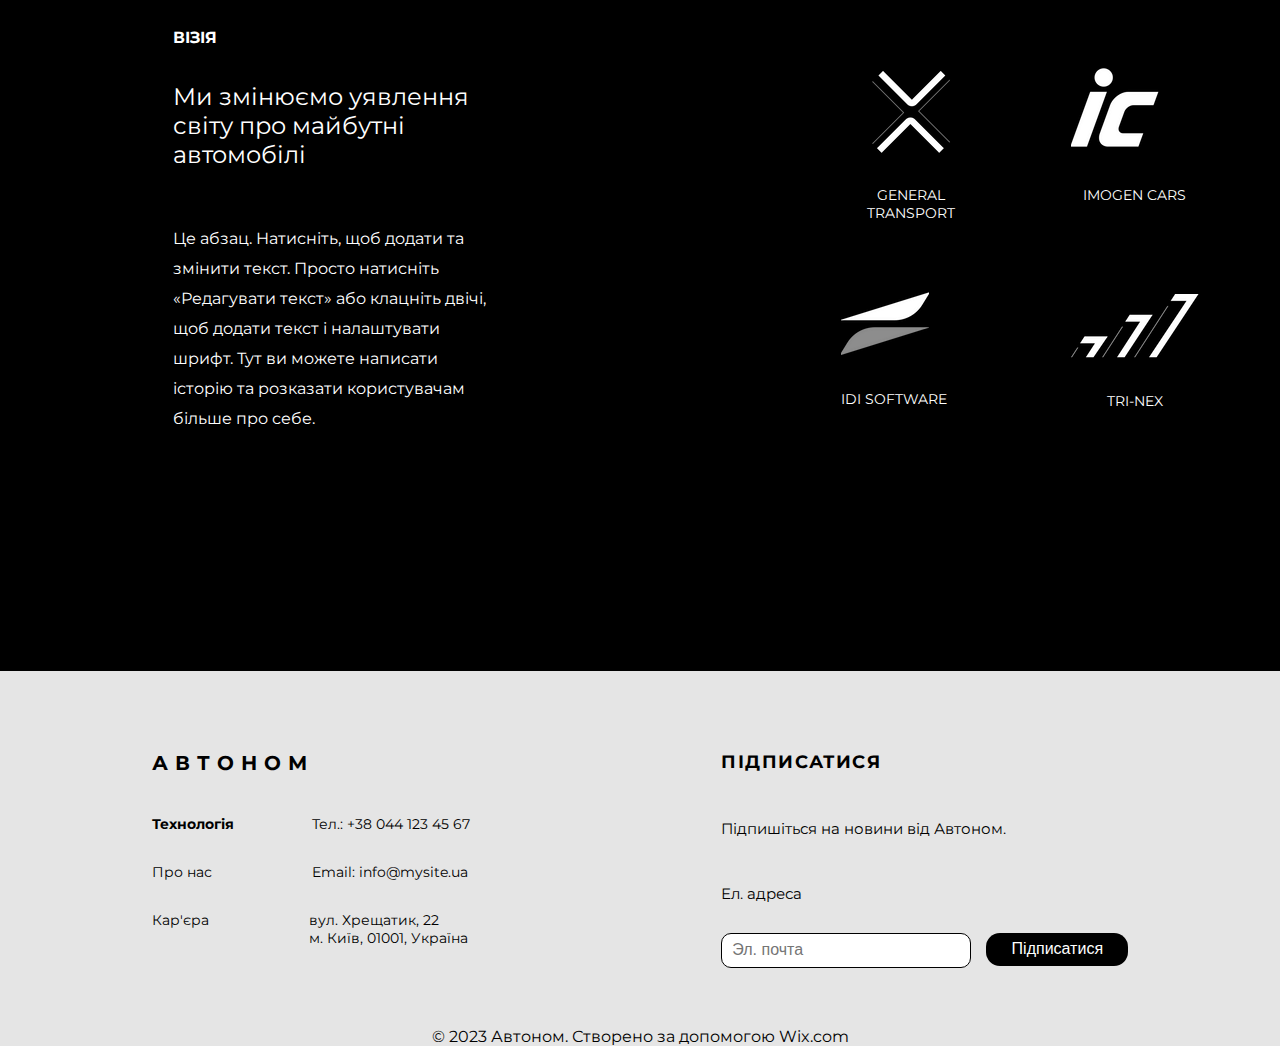
==== commit 6bbdd898: "siiii" ====
--- a/index.html
+++ b/index.html
@@ -246,6 +246,60 @@
           </div>
         </div>
       </div>
+      <div class="box-with-contacts">
+        <div class="contacts-wrapper">
+          <div class="left-text-part">
+            <h1 class="left-text-part-title">
+              АВТОНОМ
+            </h1>
+            <div class="line-with-text-second-part">
+
+              <div class="text-column">
+                <h1 class="subtext subtext-for-padding">Технологія</h1>
+              </div>
+              <div class="text-column">
+                <p class="subtext">Тел.: +38 044 123 45 67</p>
+              </div>
+            </div>
+            <div class="line-with-text-second-part">
+              <div class="text-column">
+                
+                <p class="subtext">Про нас</p>
+              </div>
+              <div class="text-column">
+               
+                <p class="subtext">Email: info@mysite.ua</p>
+              </div>
+            </div>
+            <div class="line-with-text-second-part">
+              <div class="text-column">
+                <p class="subtext">Кар'єра</p>
+              </div>
+              <div class="text-column">
+                <p class="subtext">вул. Хрещатик, 22<br>
+
+                  м. Київ, 01001, Україна</p>
+              </div>
+            </div>
+          </div>
+          <div class="box-with-contacts-button">
+            <h1 class="contacts-text-sub-title">
+              ПІДПИСАТИСЯ</h1>
+              <p class="contacts-sub-text contacts-sub-text-for-padding">Підпишіться на новини від Автоном.</p>
+              <p class="contacts-sub-text">Ел. адреса</p>
+              <div class="box-with-buttons">
+              <input type="email" placeholder="Эл. почта" class="email-row" />
+              <button class="text-button-black text-button-black-second">Підписатися</button>
+            </div>
+          </div>
+        </div>
+      </div>
     </main>
+    <footer class="footer-box">
+      <div class="footer-wrapepr">
+        <p class="footer-text">
+          © 2023 Автоном. Створено за допомогою Wix.com</p>
+      </div>
+    </footer>
   </body>
 </html>
--- a/index.css
+++ b/index.css
@@ -401,6 +401,69 @@
   }
 }
 
+.left-text-part-title {
+  letter-spacing: 0.35em;
+  font-size: 20px;
+  padding-bottom: 40px;
+}
+
+.line-with-text-second-part {
+  display: flex;
+}
+
+.subtext {
+  padding-right: 100px;
+}
+
+.subtext-for-padding {
+  padding-right: 78px;
+}
+
+.contacts-text-sub-title {
+  letter-spacing: 0.08em;
+  font-size: 18px;
+}
+
+.contact-sub-text {
+  letter-spacing: 0.05em;
+  font-size: 16px;
+}
+
+.contacts-sub-text-for-padding {
+  padding-top: 46px;
+  padding-bottom: 46px;
+}
+
+.contacts-wrapper {
+  display: flex;
+  justify-content: space-evenly;
+  padding-top: 80px;
+}
+
+.email-row {
+  width: 250px;
+  height: 35px;
+  border-radius: 10px;
+  font-size: 16px;
+  padding-left: 10px;
+  border: 1px solid black;
+}
+
+.box-with-buttons {
+  display: flex;
+  margin-top: 30px;
+}
+
+.text-button-black-second {
+  margin-left: 15px;
+}
+
+.footer-text {
+  font-size: 16px;
+  text-align: center;
+  margin-top: 50px;
+}
+
 @media screen and (max-width: 768px) {
   .main-title {
     font-size: 40px;
@@ -418,7 +481,7 @@
   .box-with-only-text-conveir {
     display: flex;
     flex-wrap: wrap;
-    padding-left: 140px;
+    padding-left: 10px;
   }
   .black-box-conveir {
     display: flex;
@@ -457,6 +520,22 @@
     width: 90%;
     padding-bottom: 10%;
   }
+
+  .footer-wrapepr {
+    display: flex;
+    flex-direction: column;
+  }
+  .contacts-wrapper {
+    display: flex;
+    flex-direction: column;
+  }
+  .box-with-buttons {
+    display: flex;
+    flex-wrap: wrap;
+  }
+  .text-button-black-second {
+    margin-top: 10px;
+  }
 }
 
 @media screen and (max-width: 418px) {
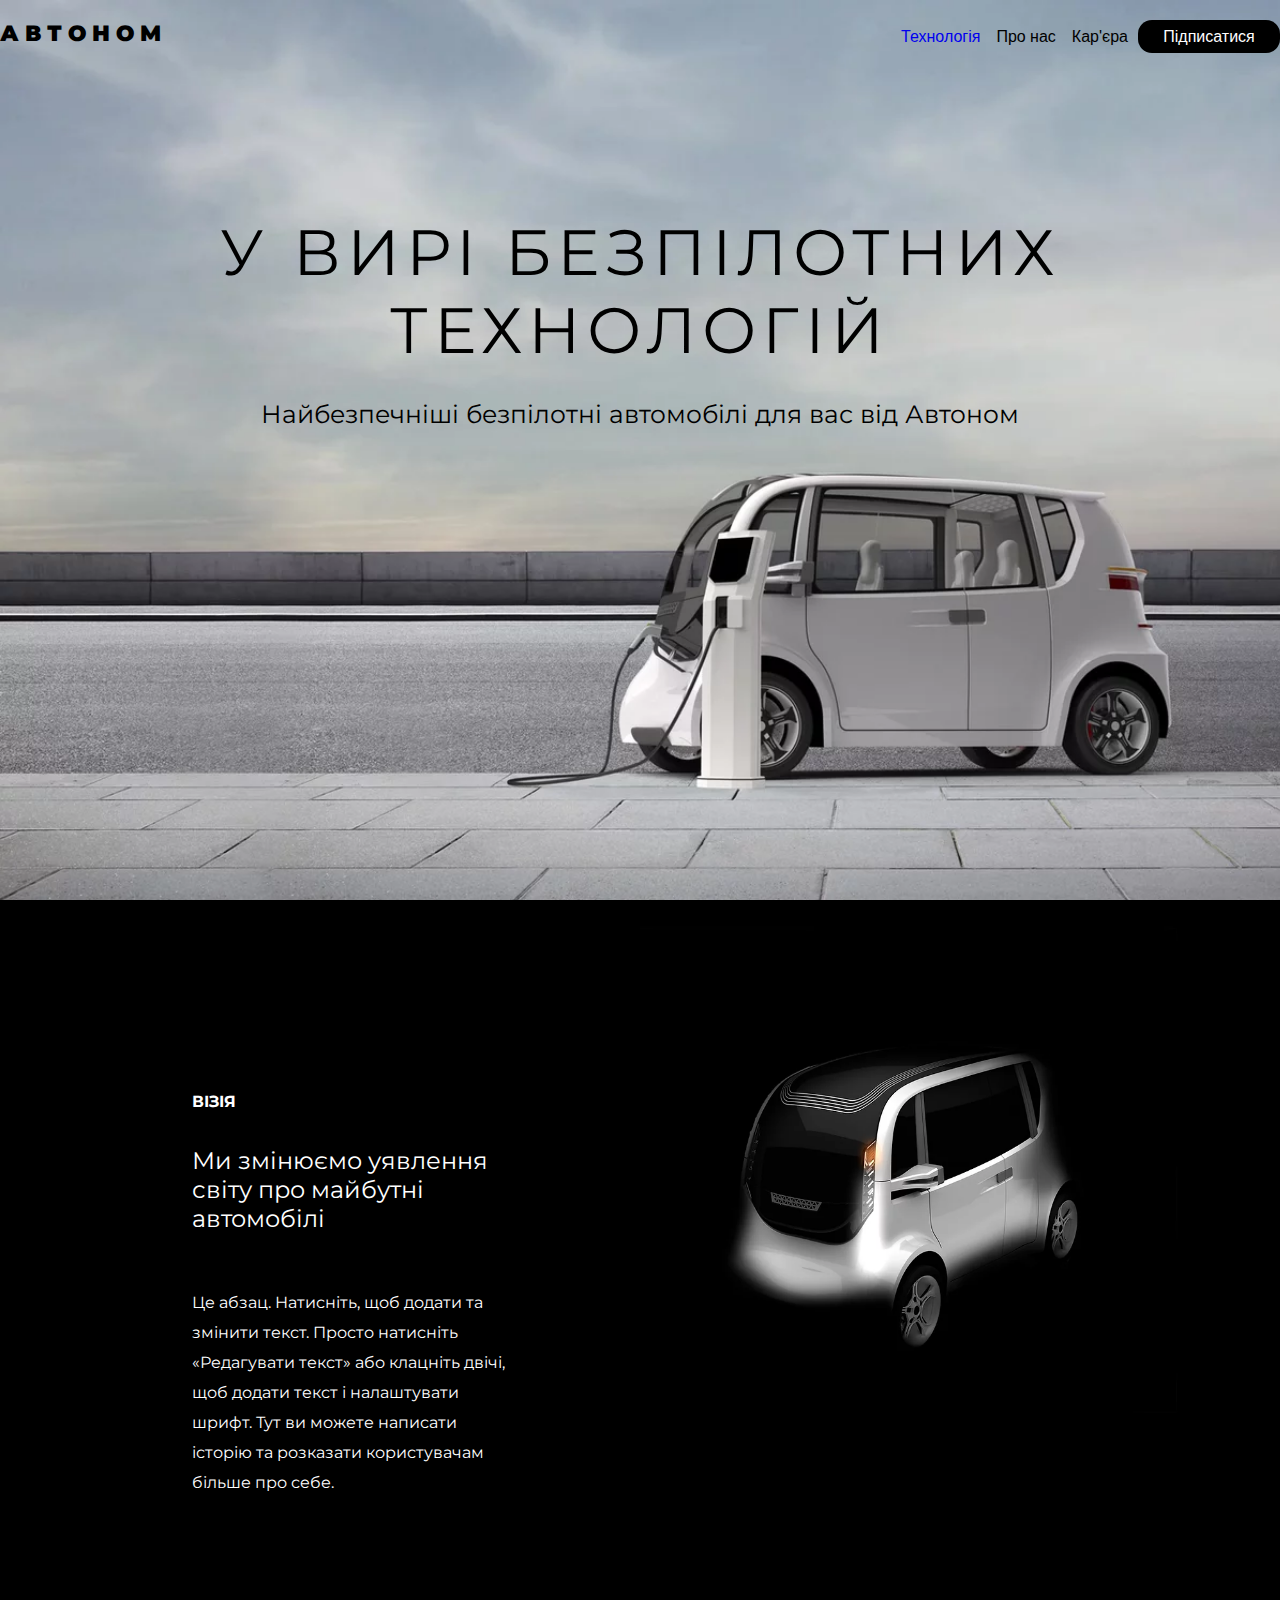
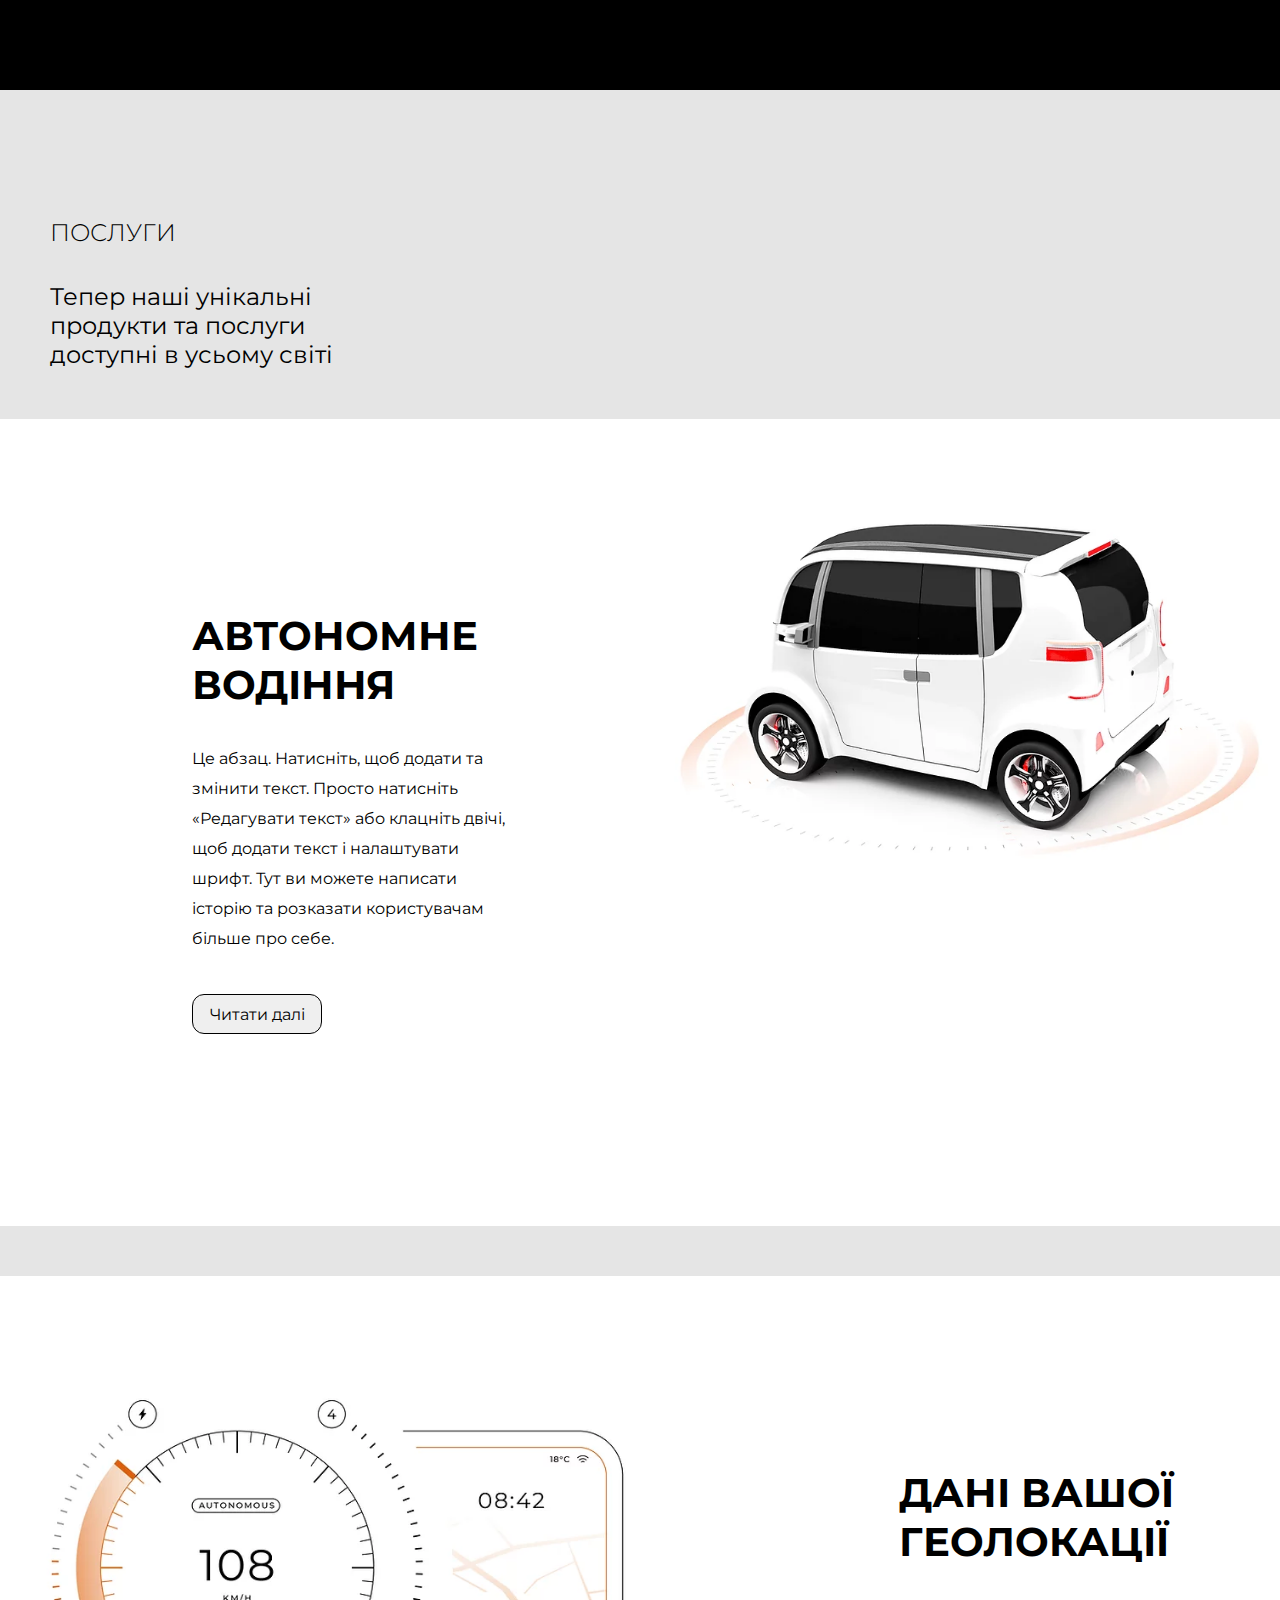
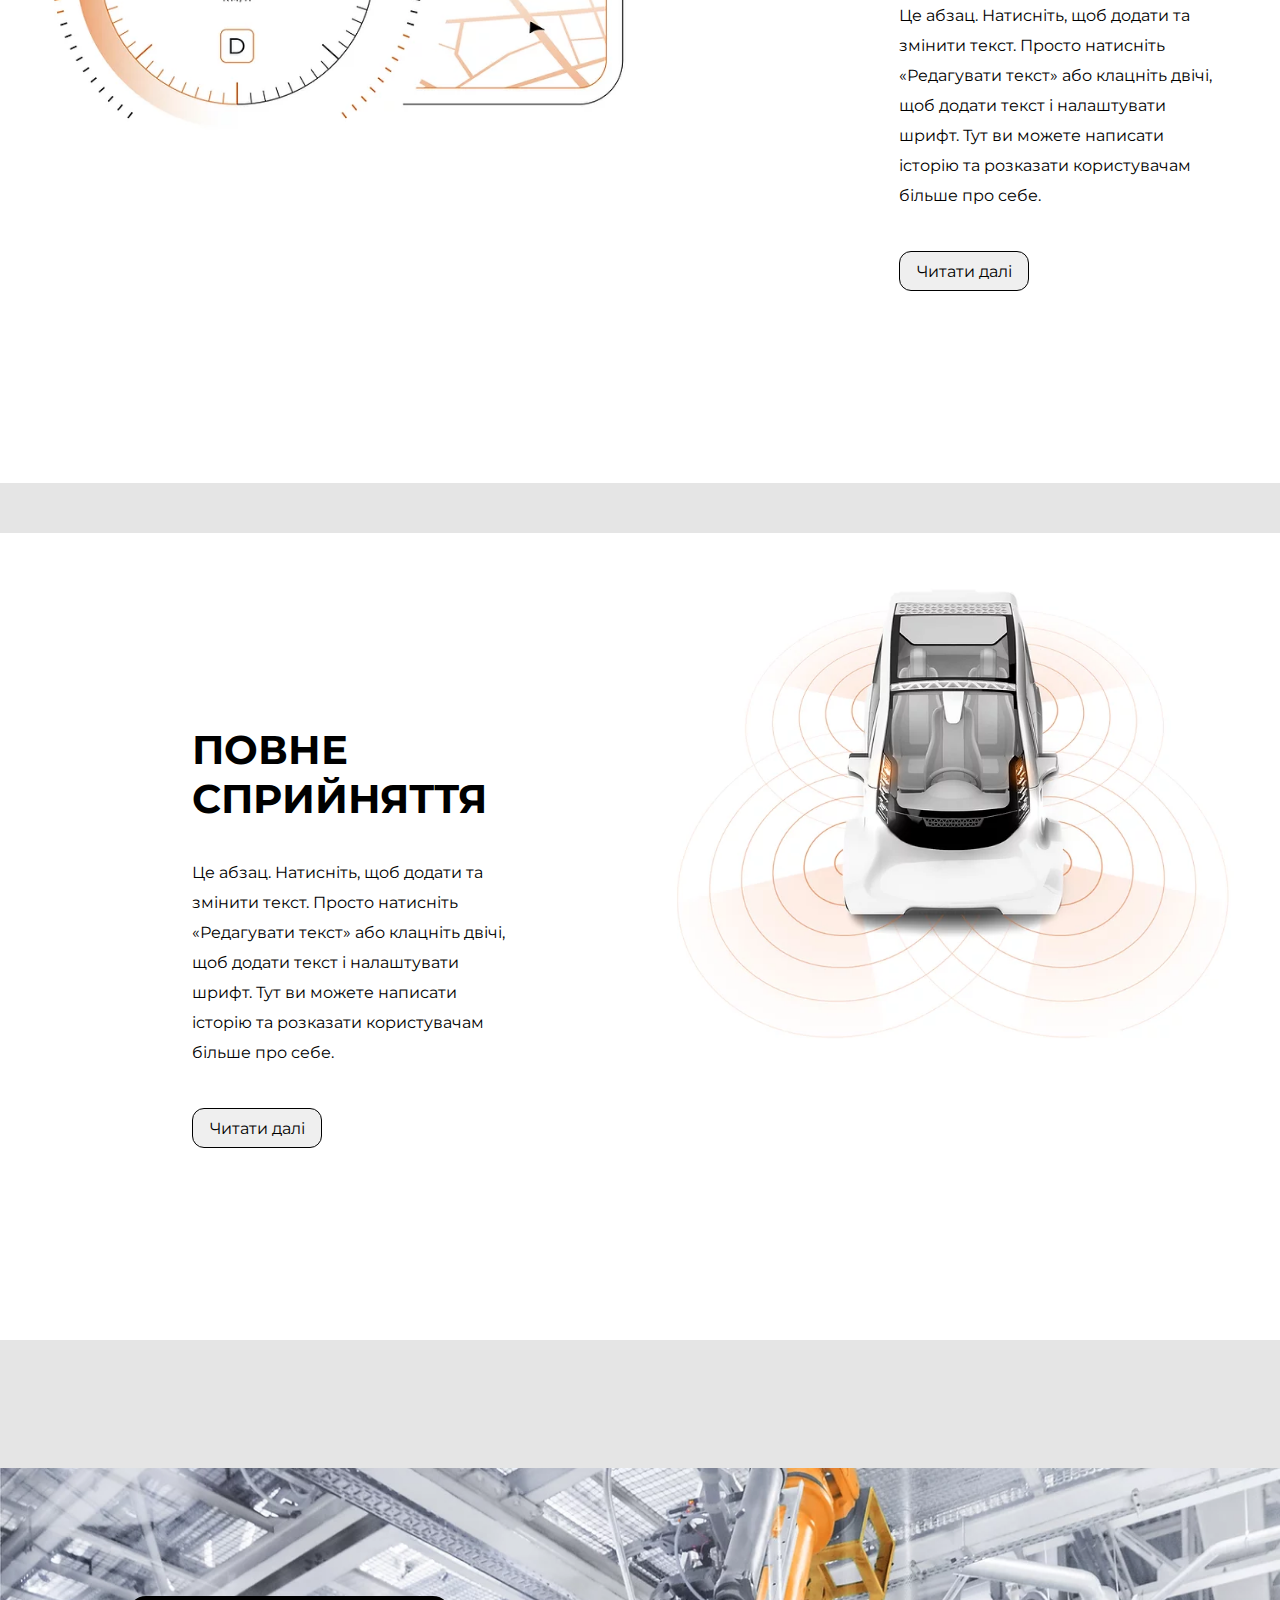
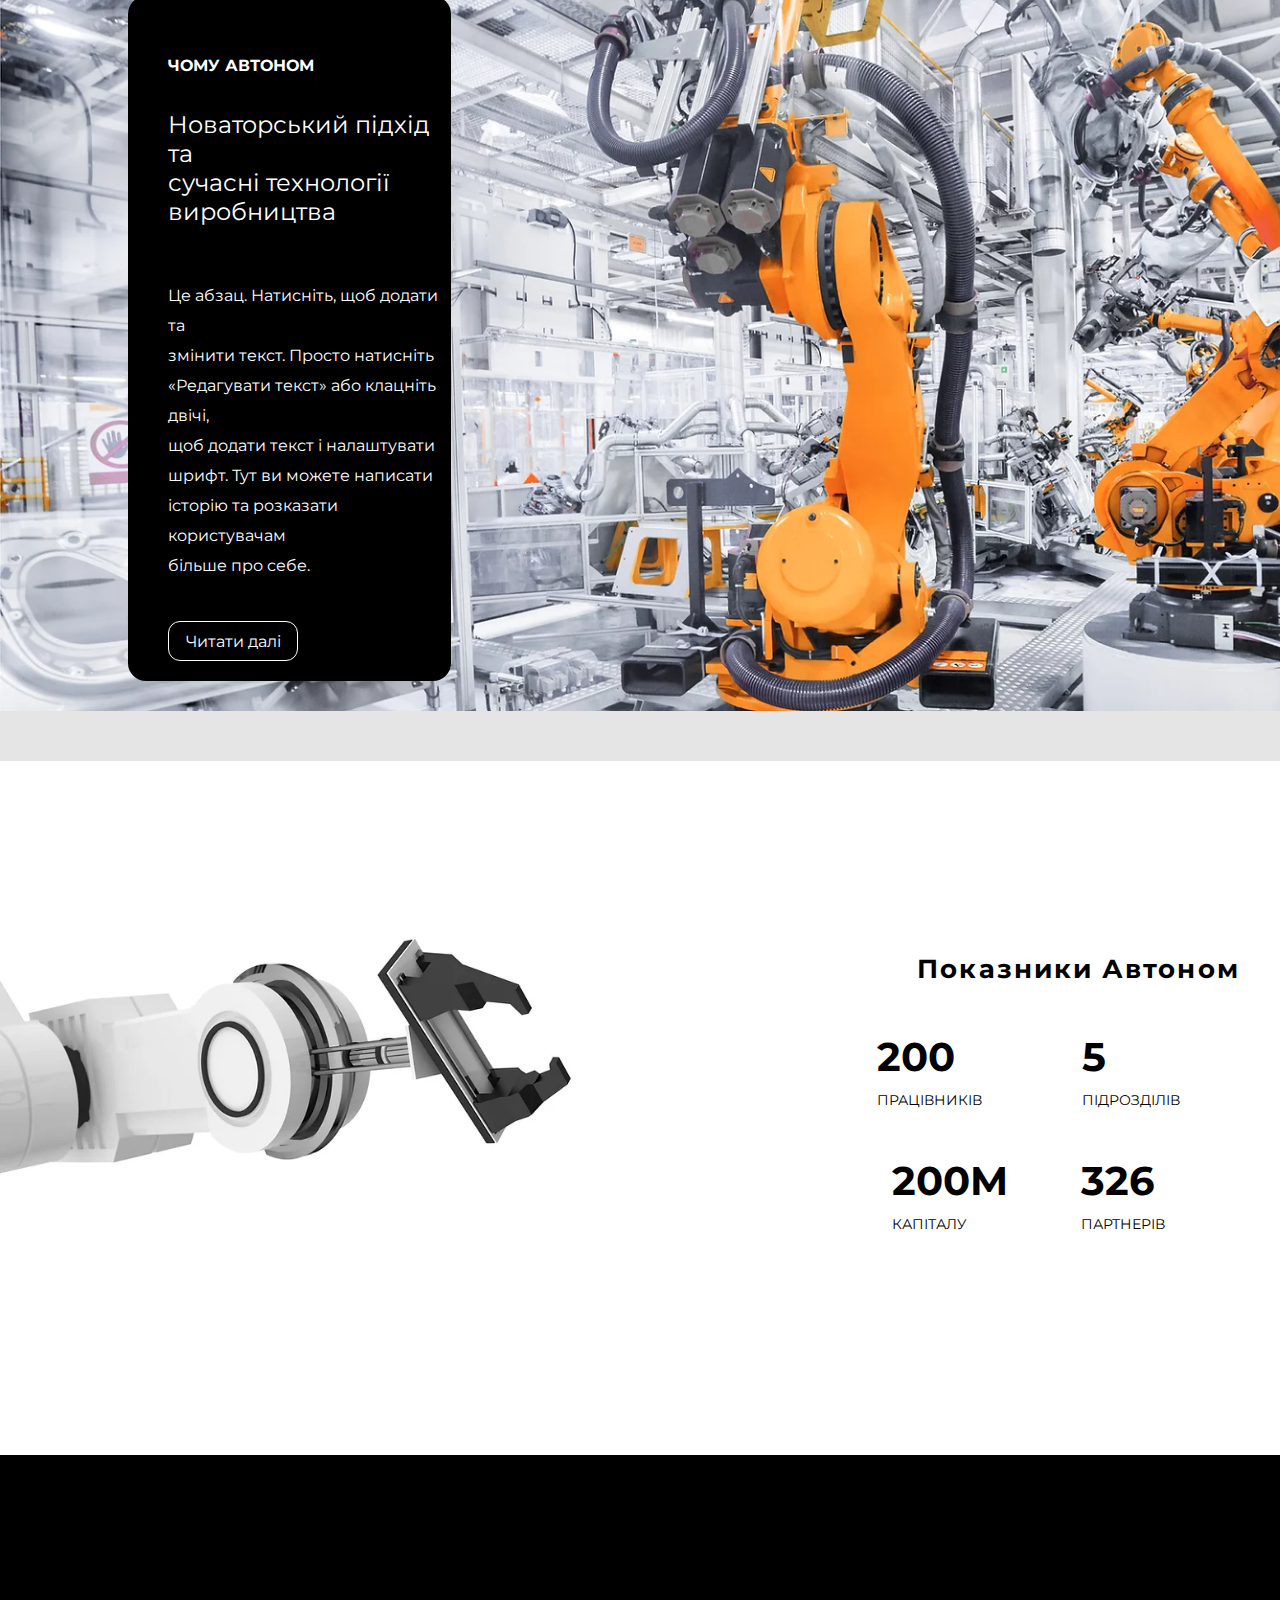
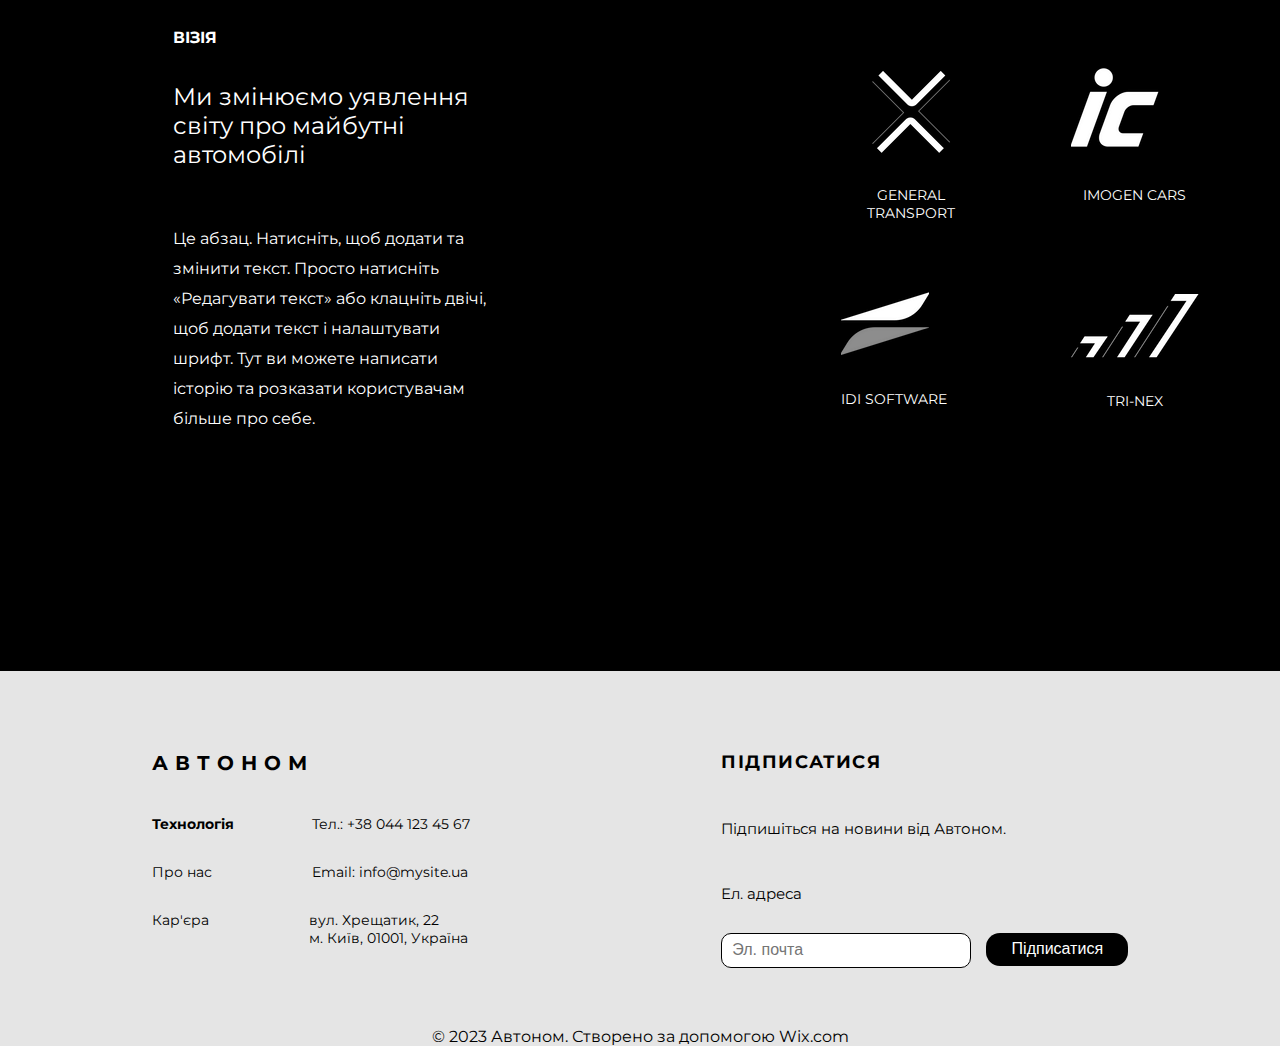
==== commit 4bcd1642: "si" ====
--- a/index.html
+++ b/index.html
@@ -18,7 +18,7 @@
       <nav class="header-nav">
         <h1 class="header-nav-text">АВТОНОМ</h1>
         <div class="box-with-site-nav">
-          <button class="text-button-nav">Технологія</button>
+          <button class="text-button-nav"><a class="link" href="./technology-page.html">Технологія</a></button>
           <button class="text-button-nav">Про нас</button>
           <button class="text-button-nav">Кар'єра</button>
           <button class="text-button-black">Підписатися</button>
--- a/index.css
+++ b/index.css
@@ -68,11 +68,15 @@
   padding-top: 20px;
 }
 
+.link {
+  text-decoration: none;
+}
+
 .main-title {
   font-family: "Montserrat", sans-serif;
   font-size: 64px;
   text-align: center;
-  padding-top: 200px;
+  padding-top: 160px;
   letter-spacing: 6px;
   font-weight: 400;
 }
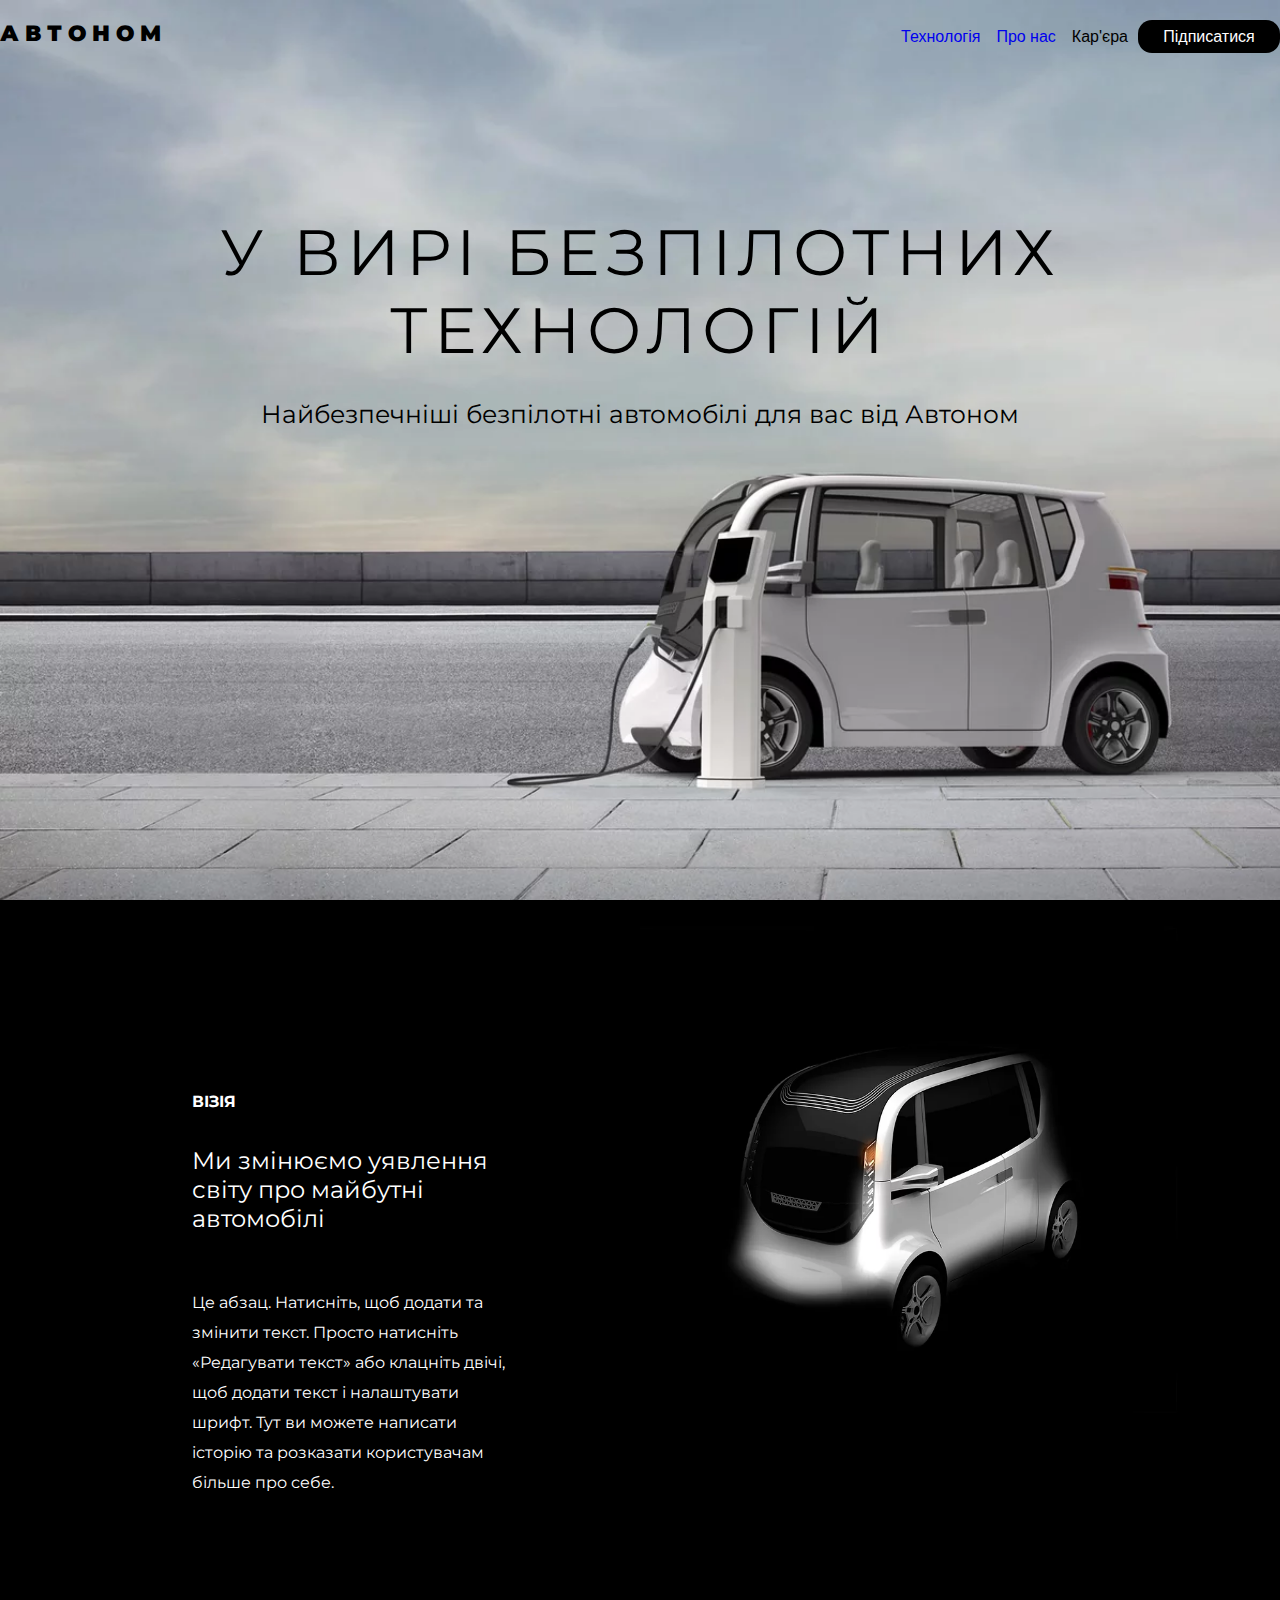
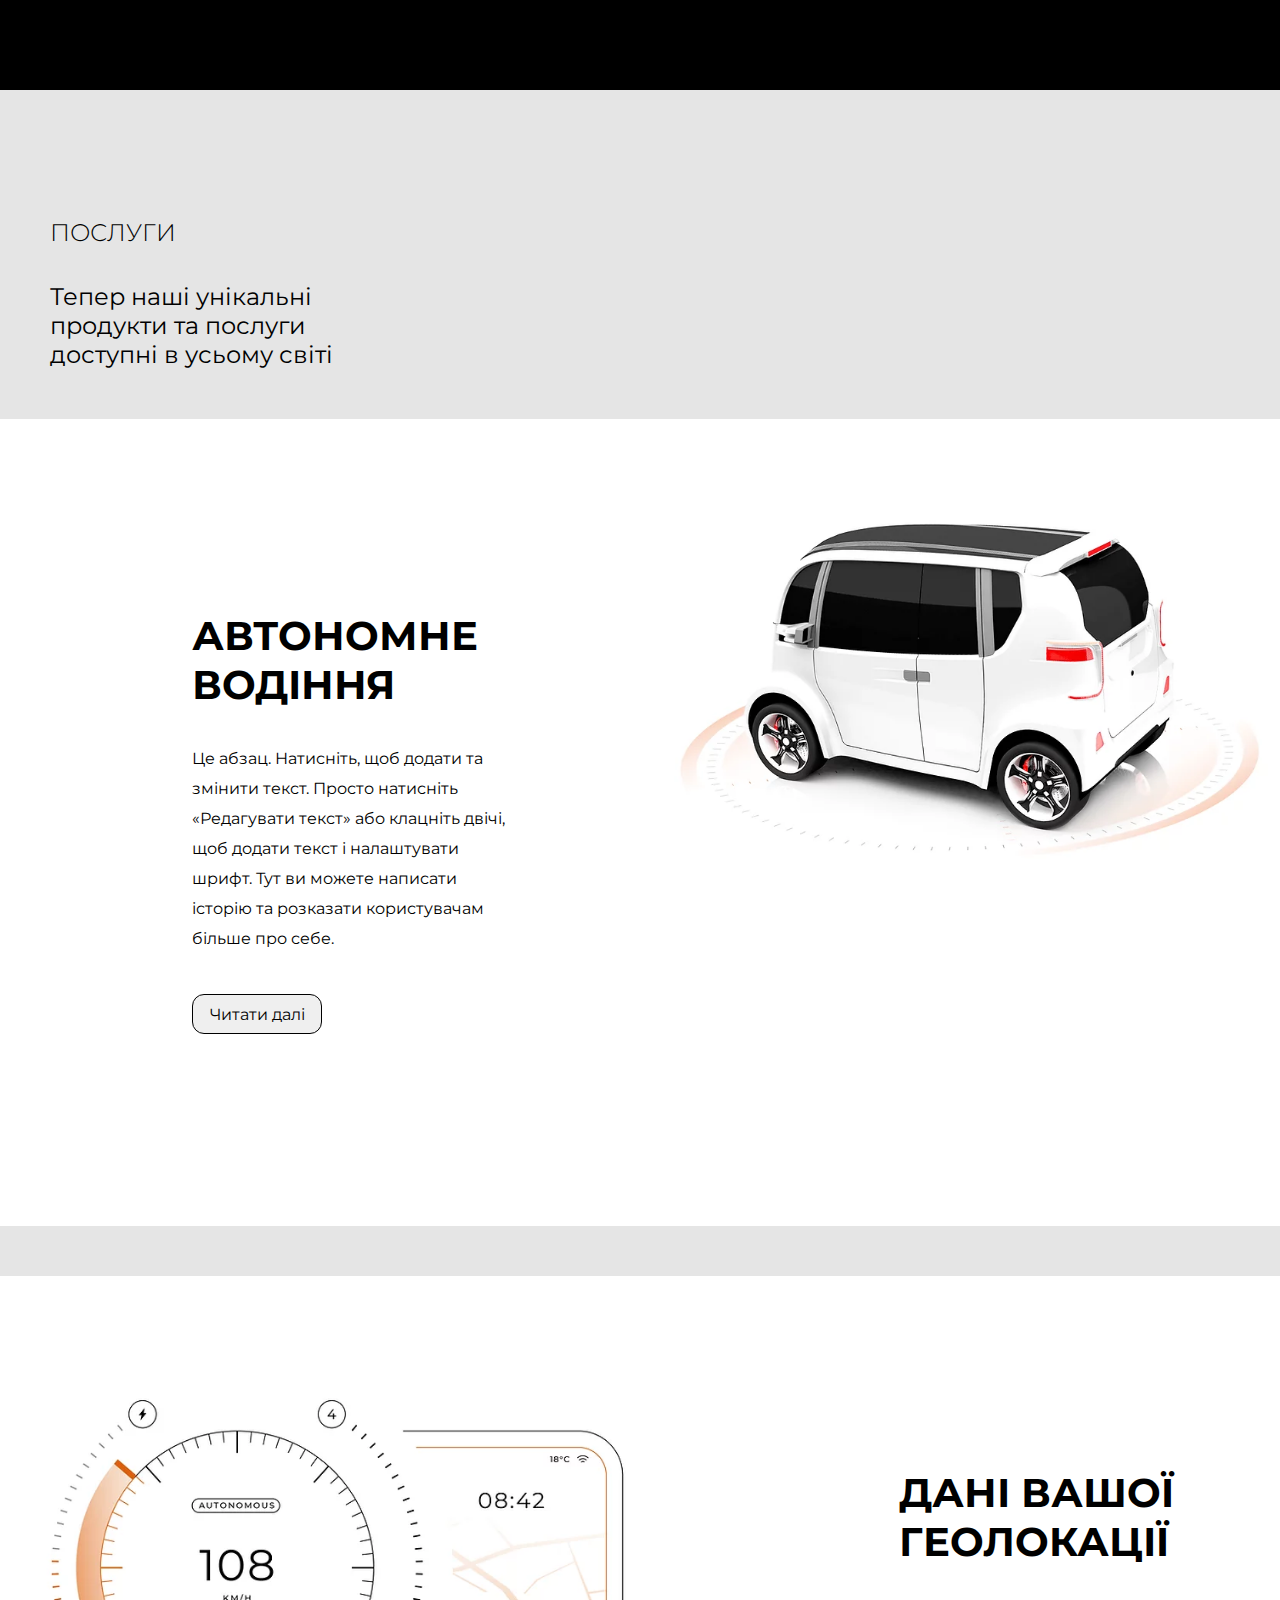
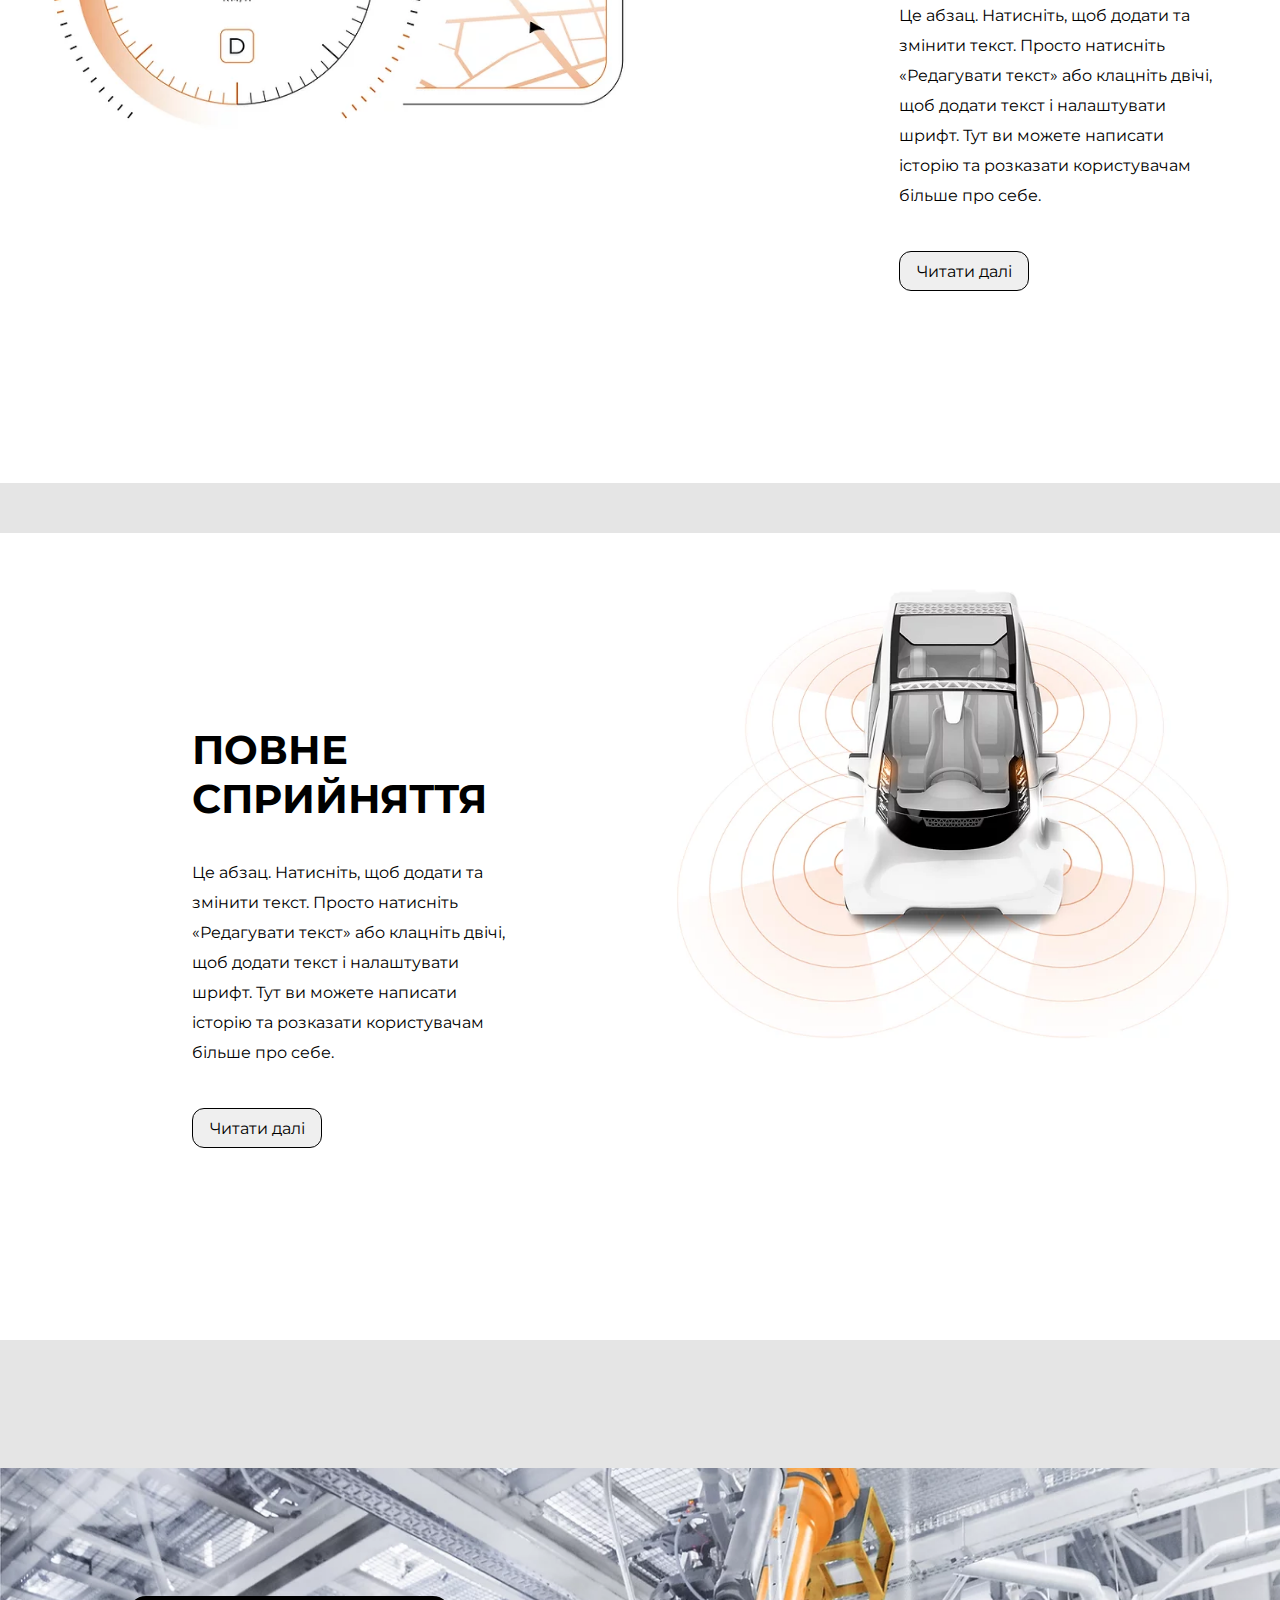
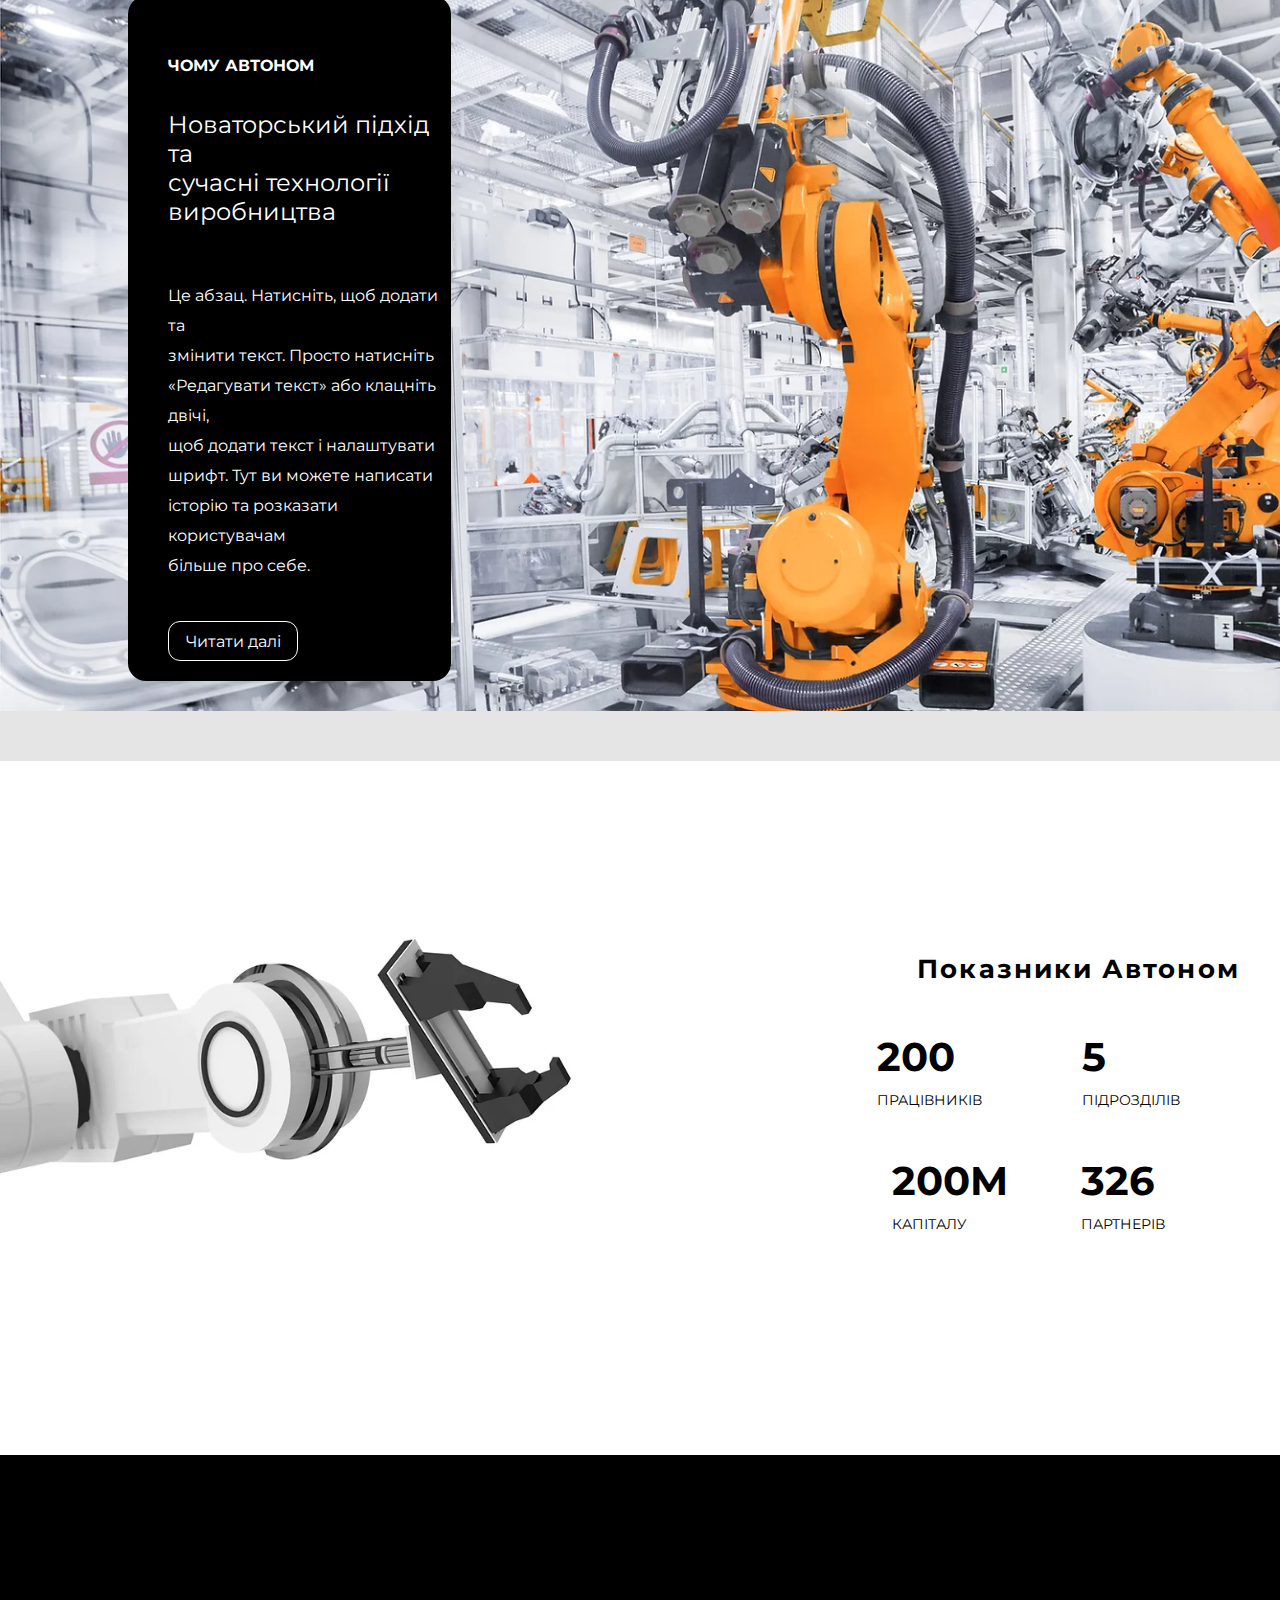
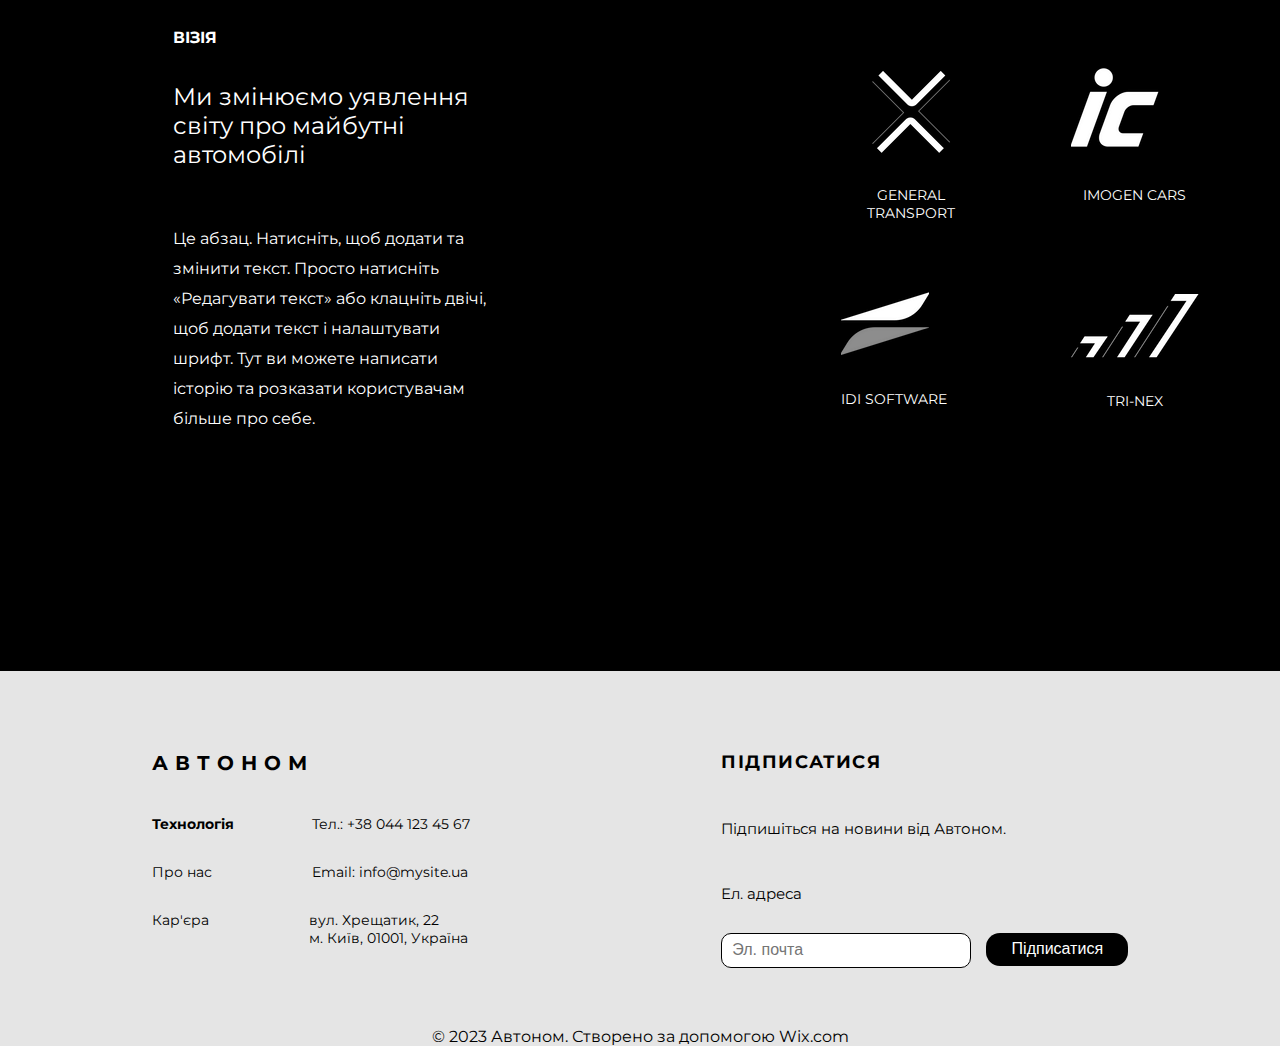
==== commit f9a32108: "siiiiii" ====
--- a/index.html
+++ b/index.html
@@ -19,7 +19,7 @@
         <h1 class="header-nav-text">АВТОНОМ</h1>
         <div class="box-with-site-nav">
           <button class="text-button-nav"><a class="link" href="./technology-page.html">Технологія</a></button>
-          <button class="text-button-nav">Про нас</button>
+          <button class="text-button-nav"><a class="link" href="./about-us.html">Про нас</a></button>
           <button class="text-button-nav">Кар'єра</button>
           <button class="text-button-black">Підписатися</button>
         </div>
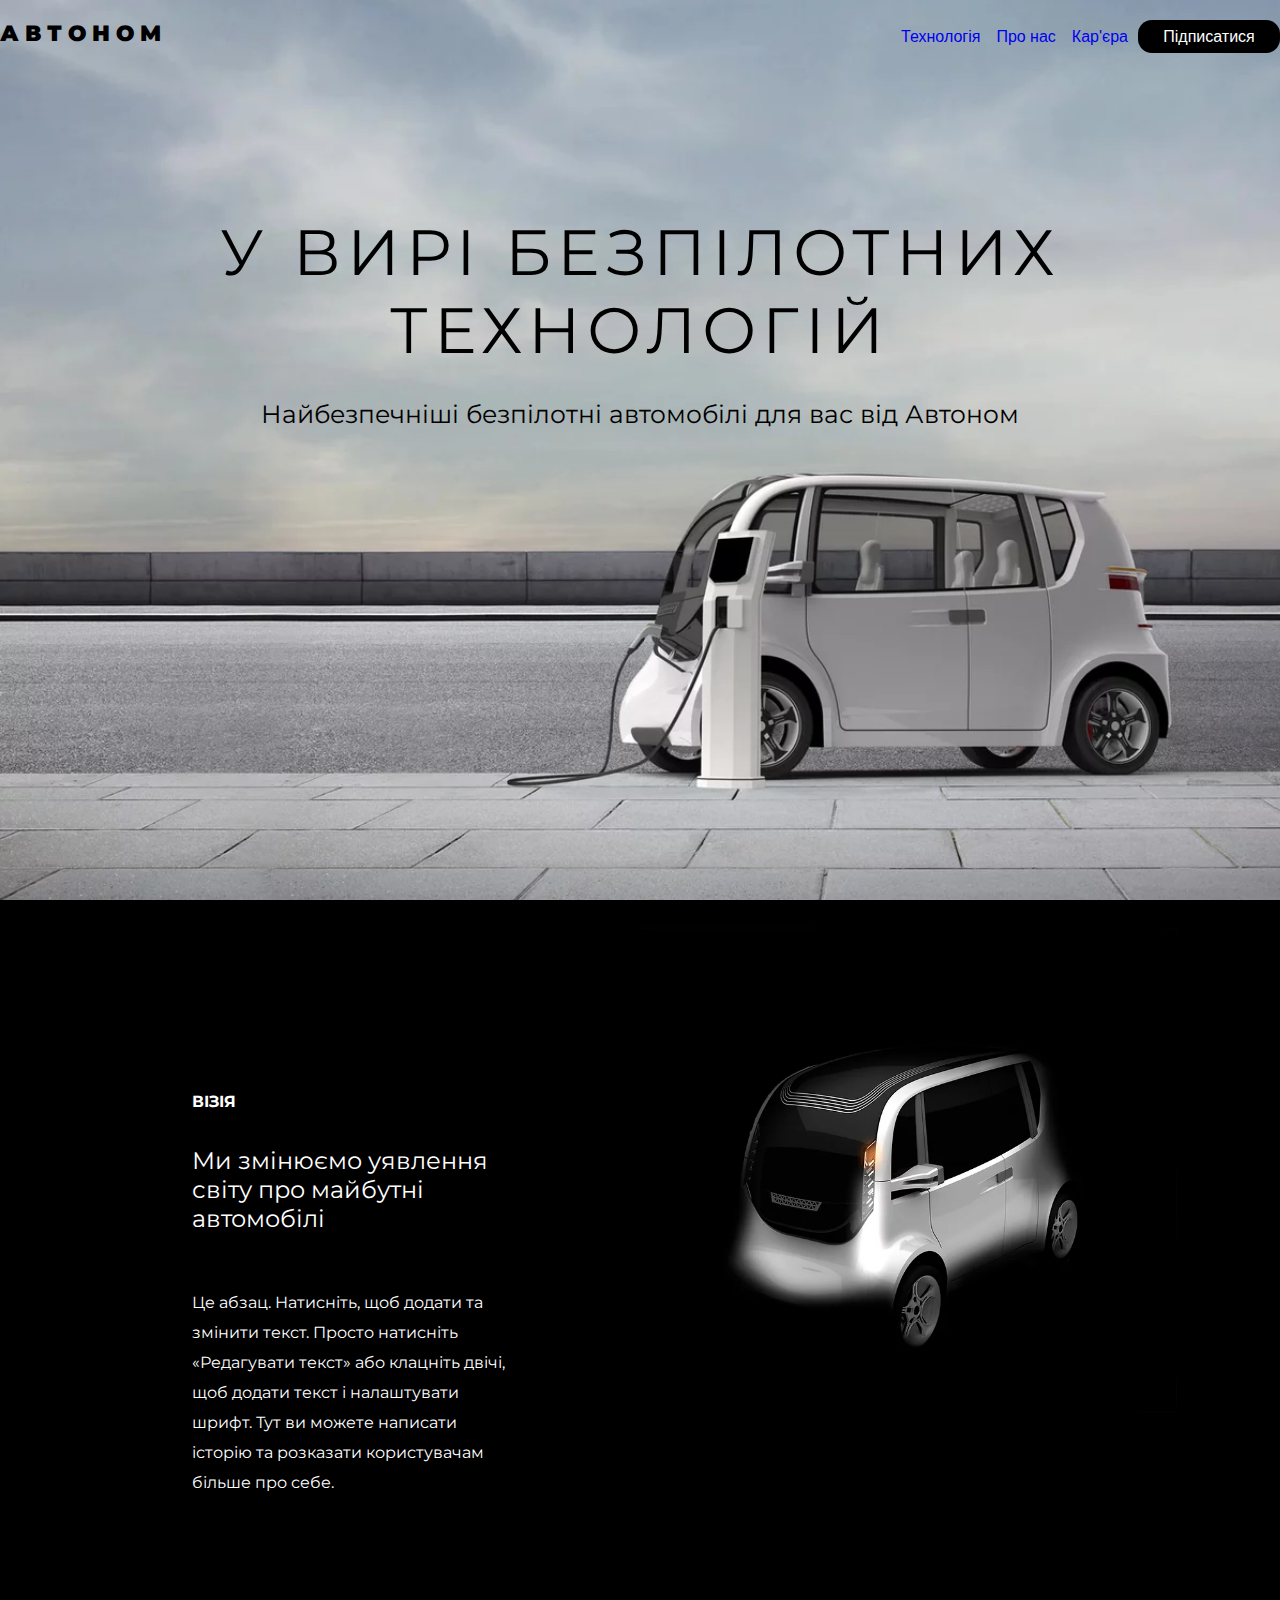
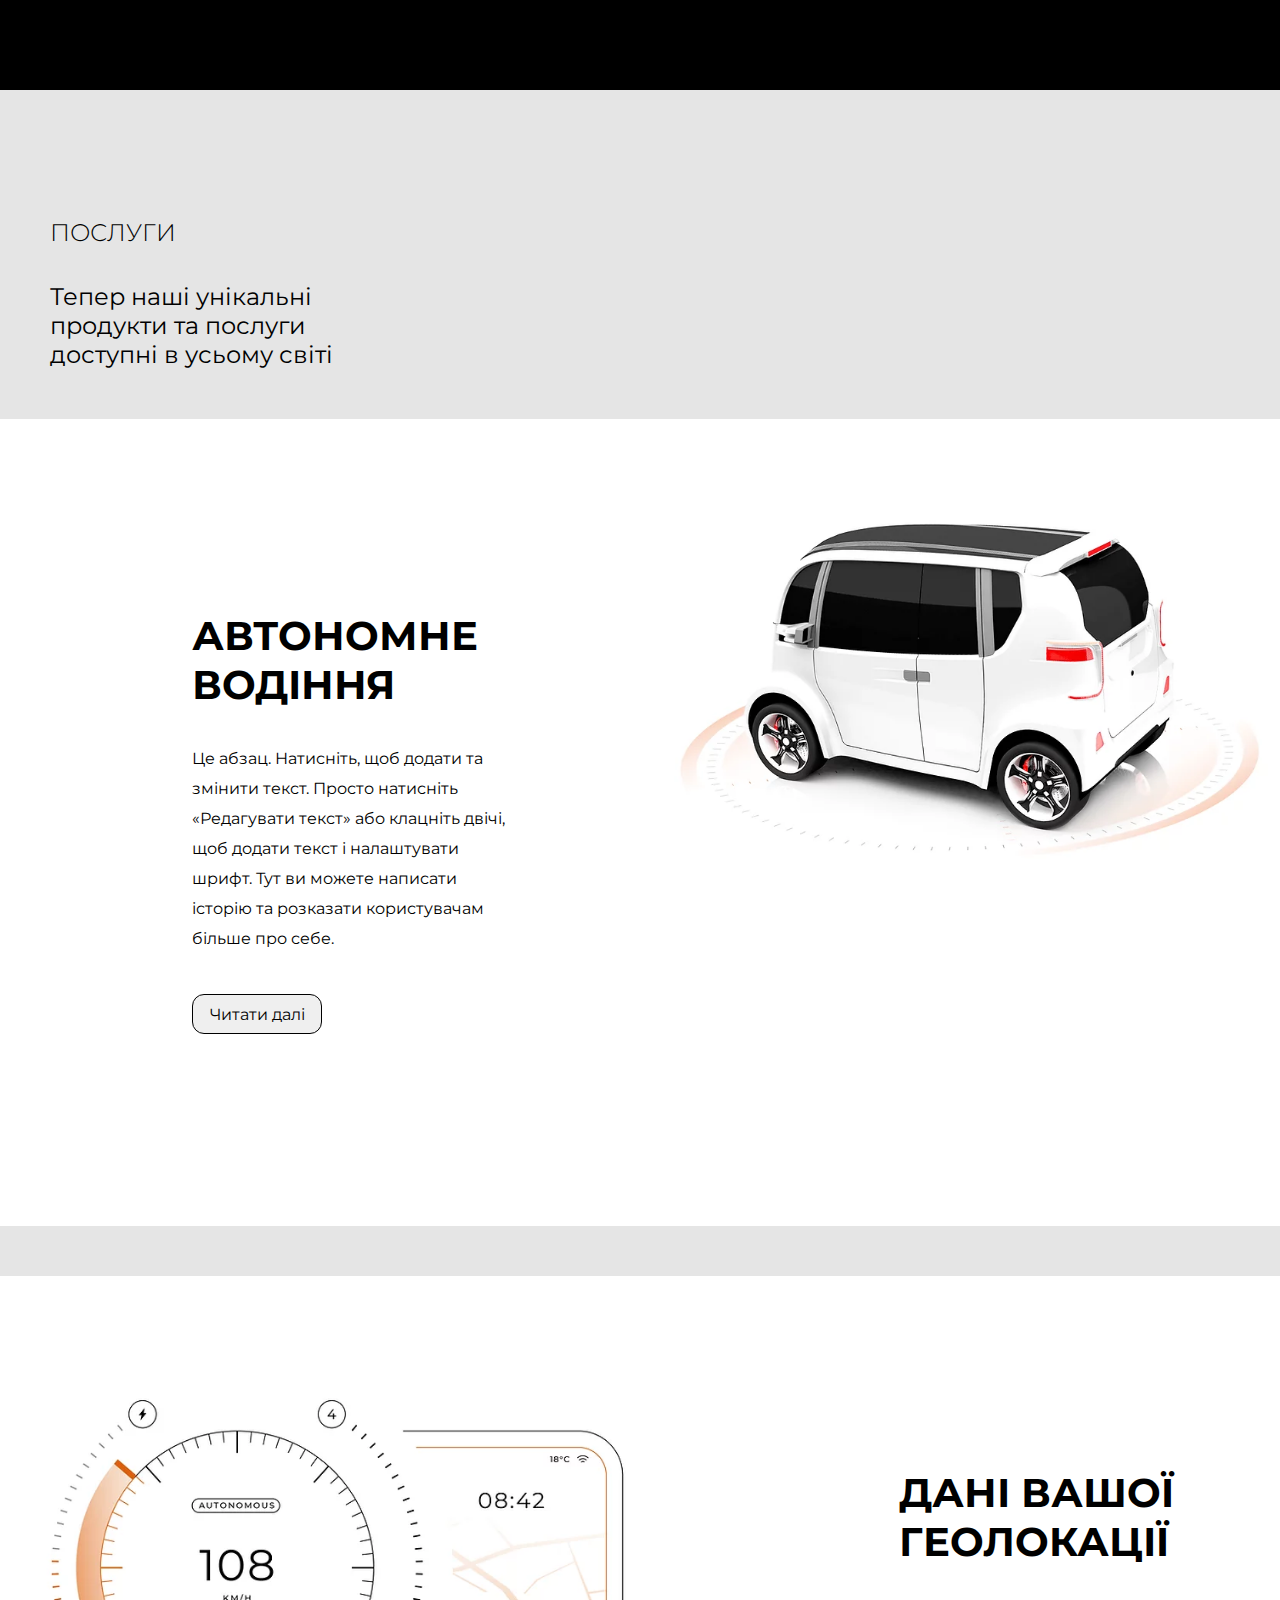
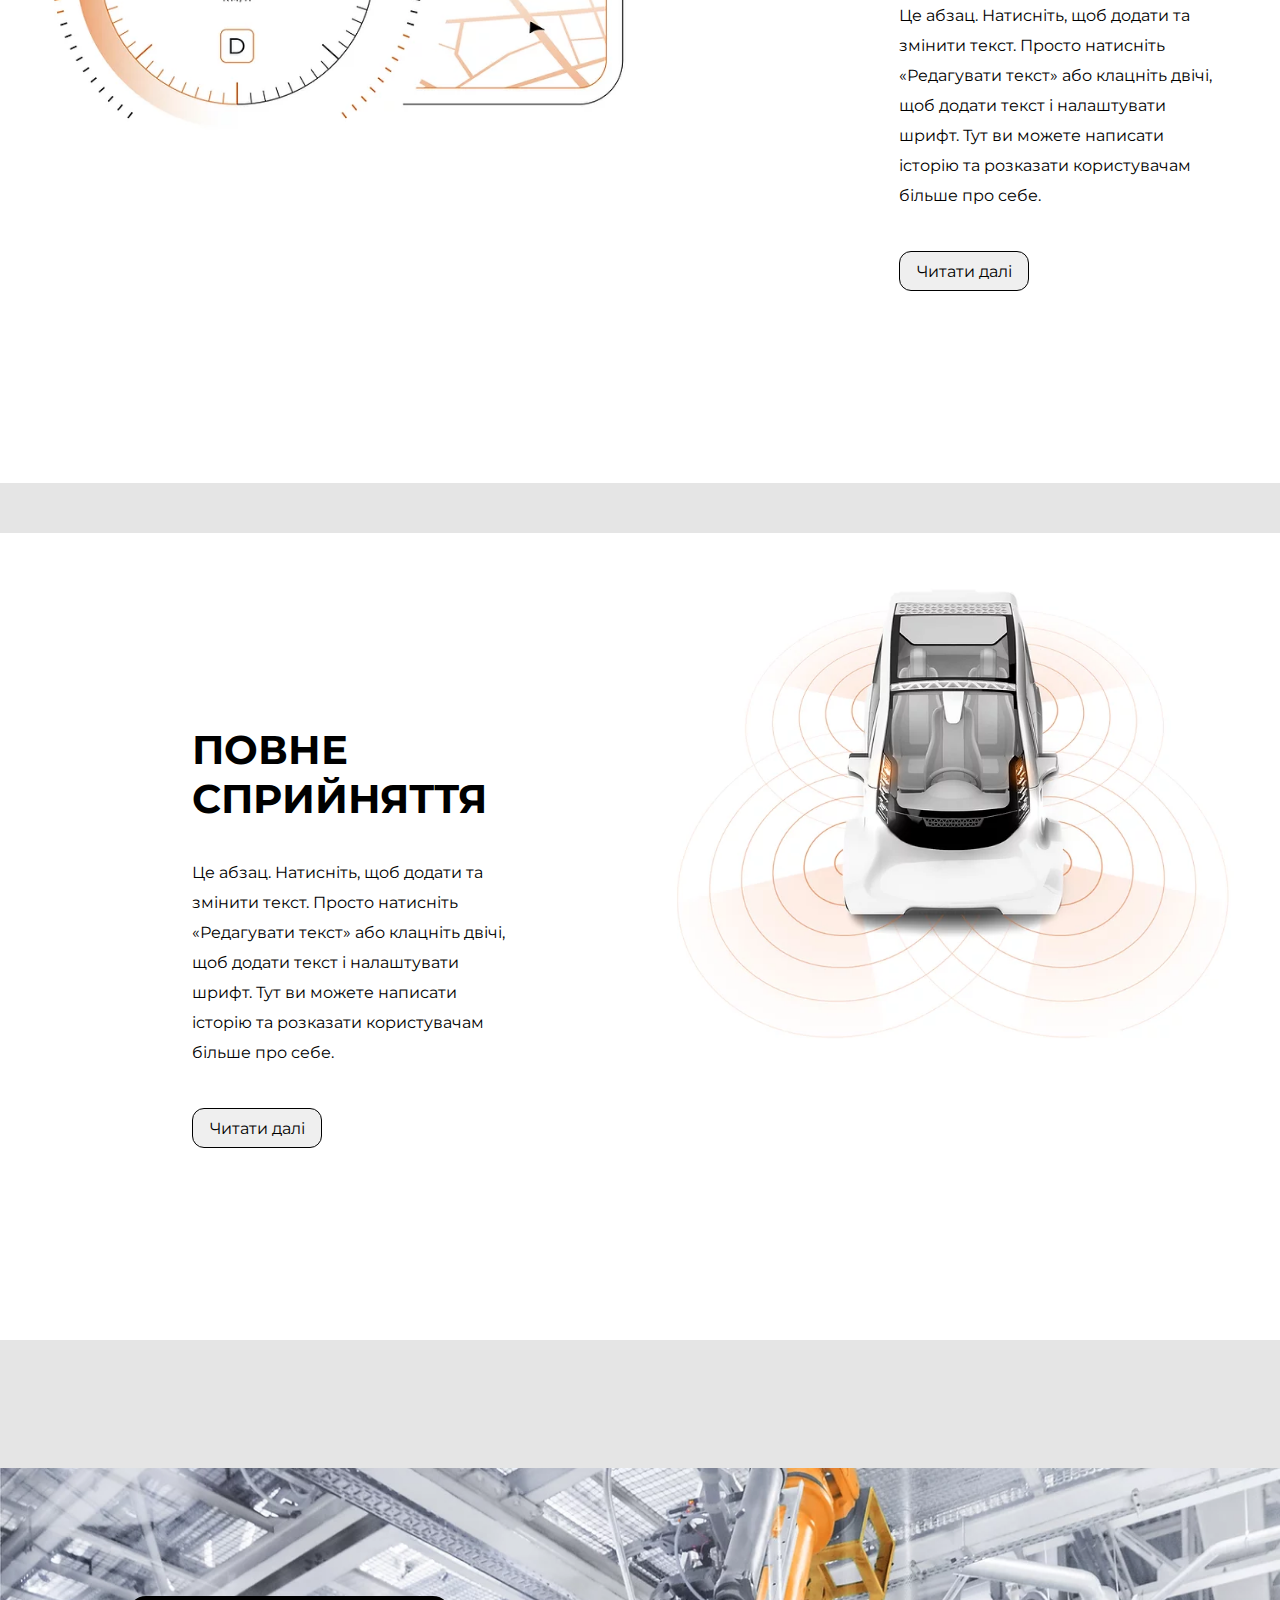
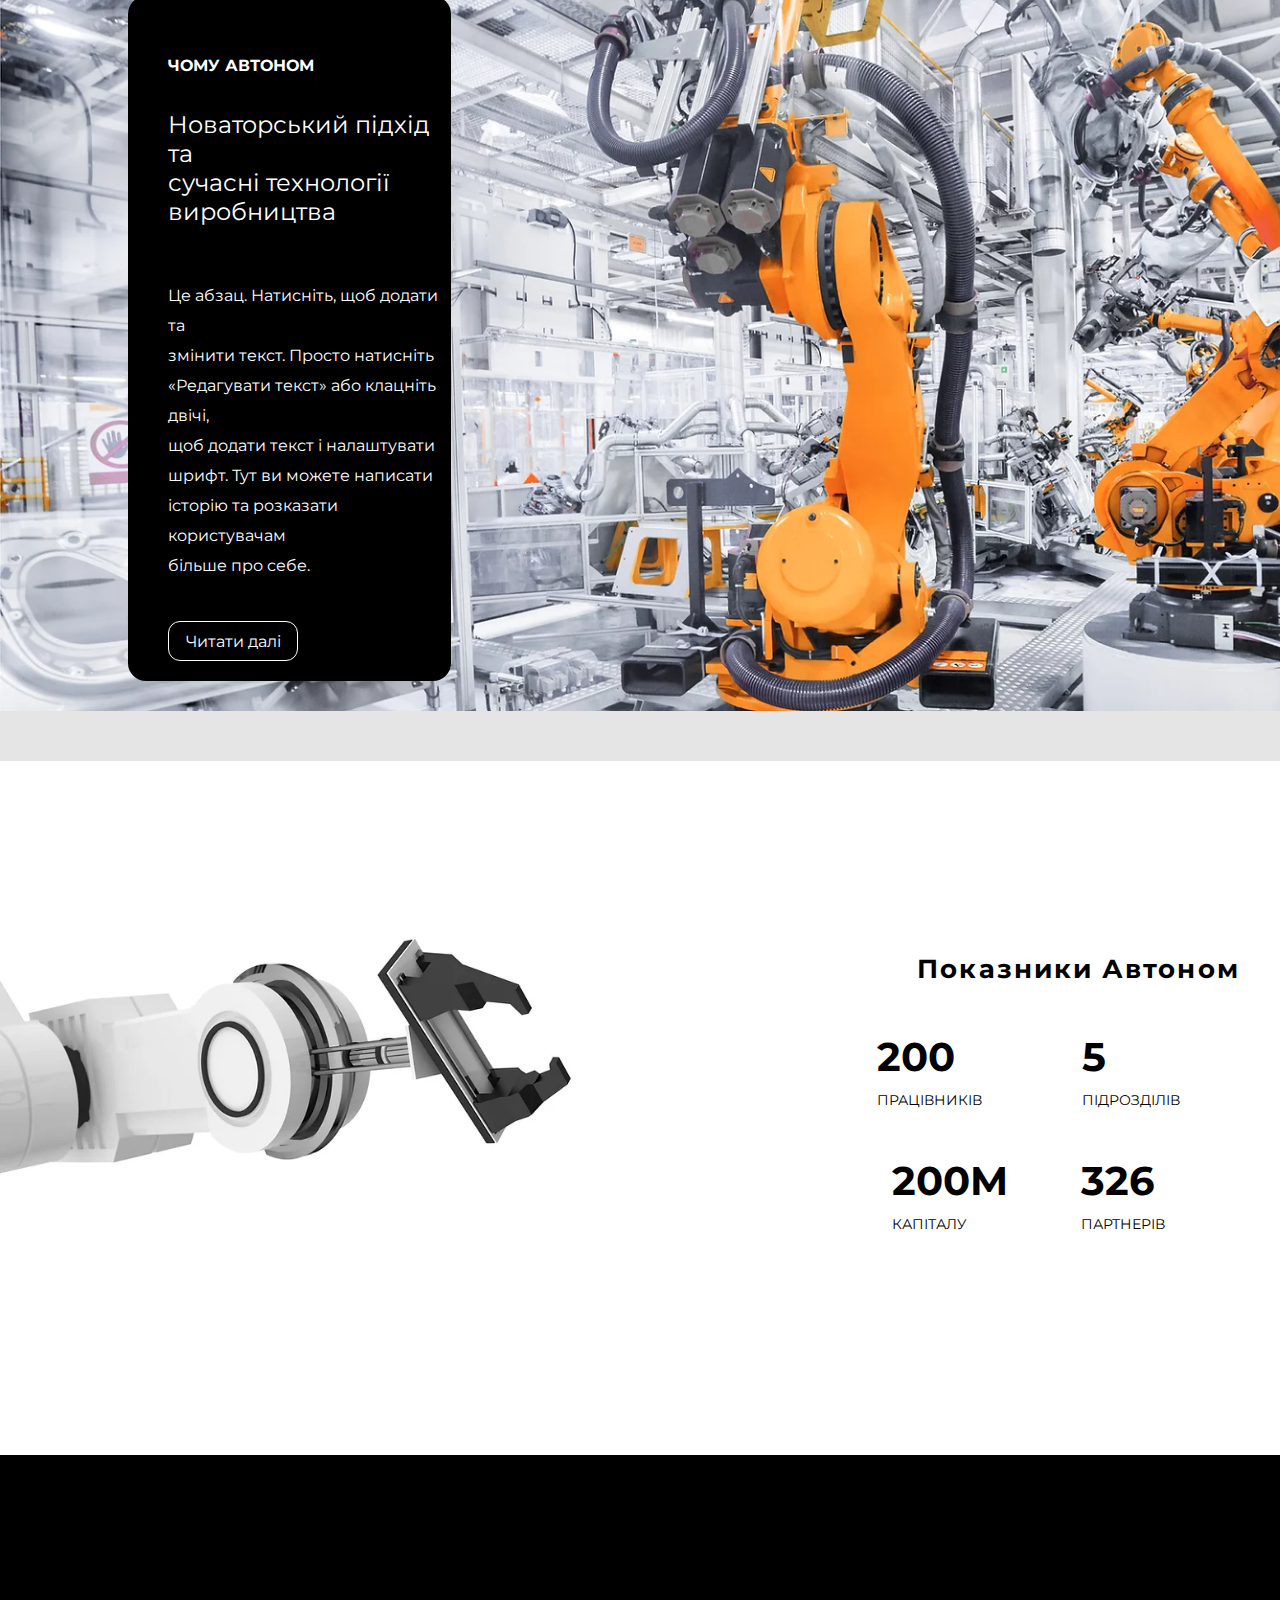
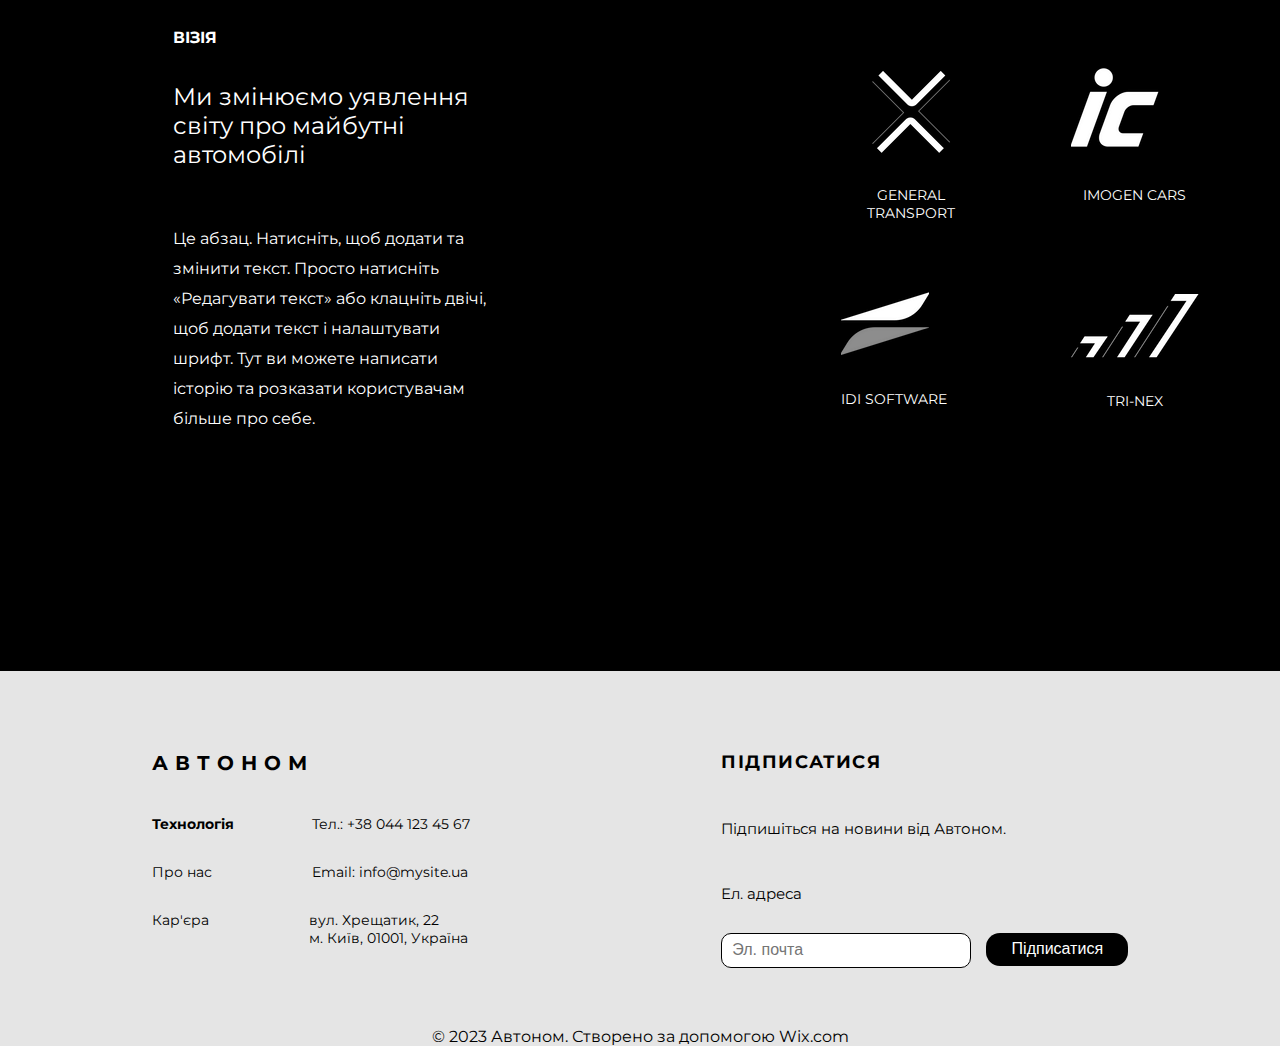
==== commit 4e427773: "si" ====
--- a/index.html
+++ b/index.html
@@ -20,7 +20,7 @@
         <div class="box-with-site-nav">
           <button class="text-button-nav"><a class="link" href="./technology-page.html">Технологія</a></button>
           <button class="text-button-nav"><a class="link" href="./about-us.html">Про нас</a></button>
-          <button class="text-button-nav">Кар'єра</button>
+          <button class="text-button-nav"><a class="link" href="./about-us.html">Кар'єра</a></button>
           <button class="text-button-black">Підписатися</button>
         </div>
       </nav>
